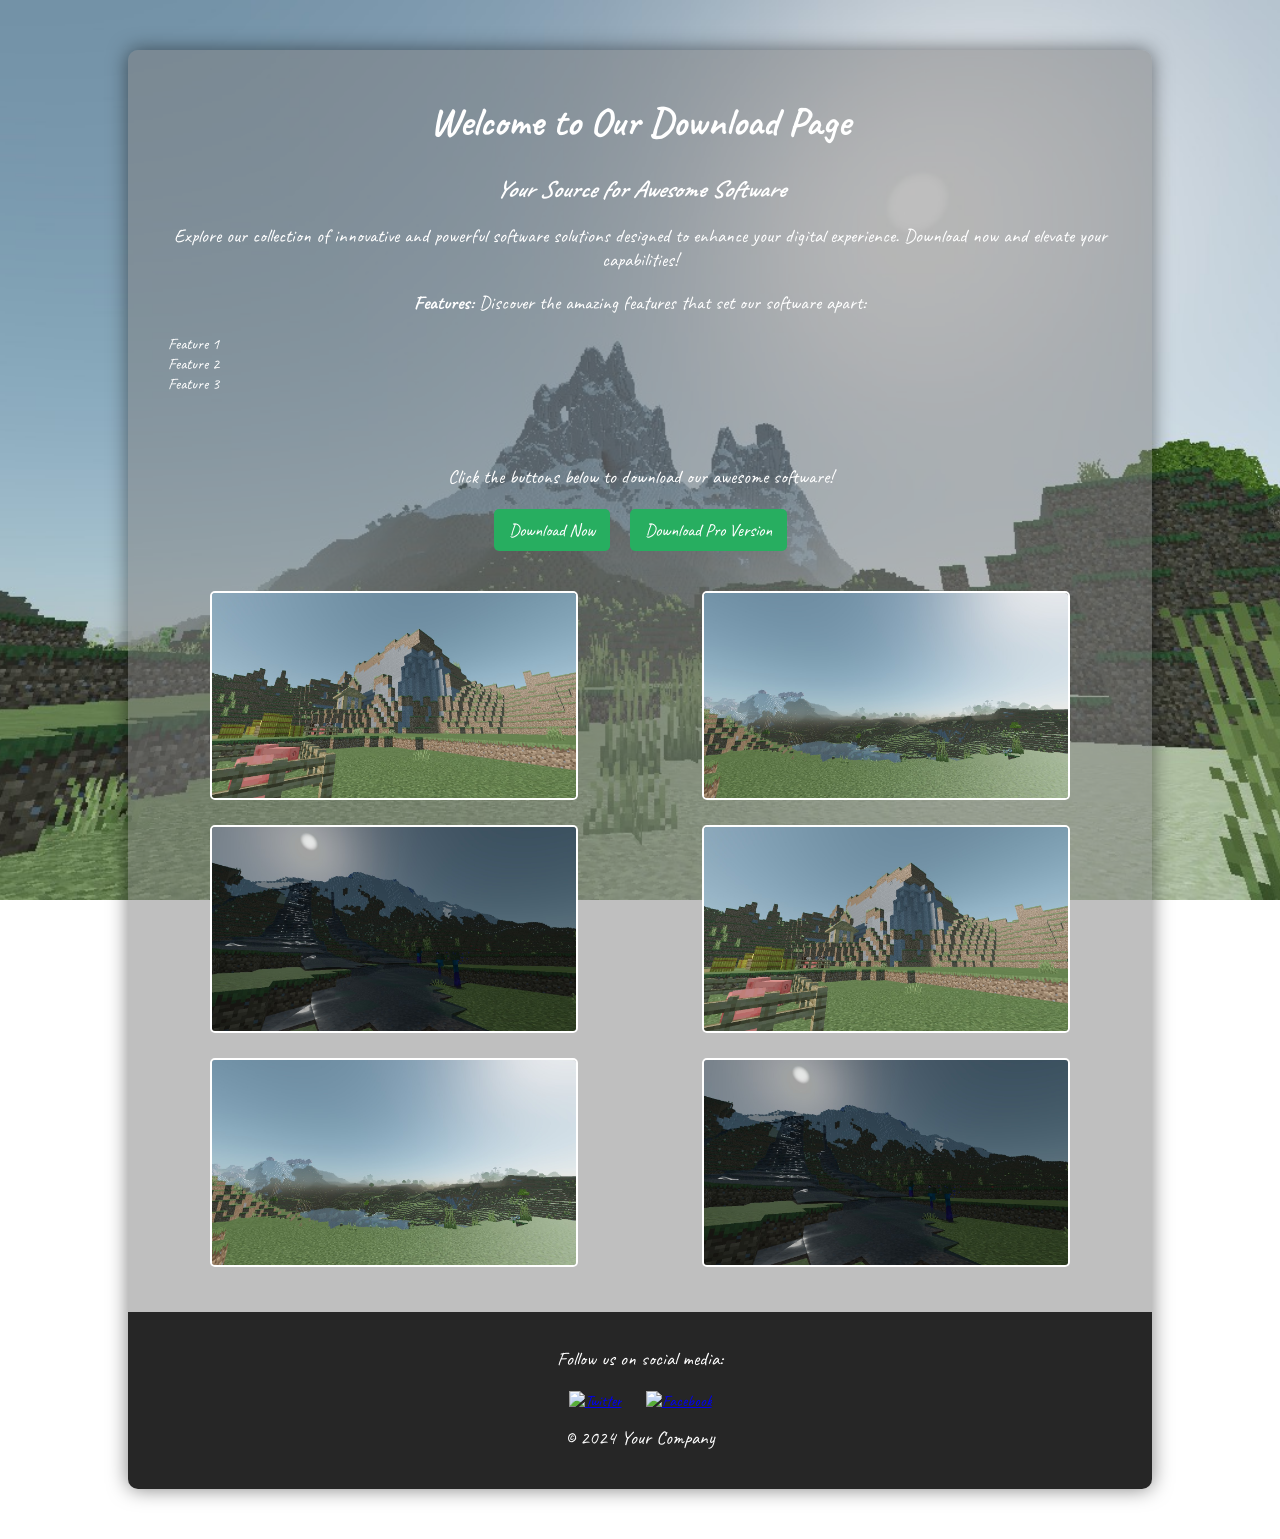
==== index.html @ a5fbe3a3 "Add files via upload" ====
<!DOCTYPE html>
<html lang="en">
<head>
    <meta charset="UTF-8">
    <meta name="viewport" content="width=device-width, initial-scale=1.0">
    <title>Download Page</title>
    <link rel="stylesheet" href="styles.css">
    <link rel="stylesheet" href="https://fonts.googleapis.com/css2?family=Caveat:wght@400;700&display=swap">
</head>
<body>
    <div class="container">
        <header>
            <h1>Welcome to Our Download Page</h1>
            <h2>Your Source for Awesome Software</h2>
            <p>Explore our collection of innovative and powerful software solutions designed to enhance your digital experience. Download now and elevate your capabilities!</p>
            <p><strong>Features:</strong> Discover the amazing features that set our software apart:</p>
            <ul class="features-list">
                <li>Feature 1</li>
                <li>Feature 2</li>
                <li>Feature 3</li>
                <!-- Add more features as needed -->
            </ul>
        </header>
        <main>
            <p>Click the buttons below to download our awesome software!</p>
            <div class="download-buttons">
                <a href="#" class="download-button">Download Now</a>
                <a href="#" class="download-button">Download Pro Version</a>
            </div>
        </main>
        <section class="screenshots-container">
            <div class="screenshot">
                <img src="screenshot1.jpg" alt="Screenshot 1">
            </div>
            <div class="screenshot">
                <img src="screenshot2.jpg" alt="Screenshot 2">
            </div>
            <div class="screenshot">
                <img src="screenshot3.jpg" alt="Screenshot 3">
            </div>
            <div class="screenshot">
                <img src="screenshot1.jpg" alt="Screenshot 4">
            </div>
            <div class="screenshot">
                <img src="screenshot2.jpg" alt="Screenshot 5">
            </div>
            <div class="screenshot">
                <img src="screenshot3.jpg" alt="Screenshot 6">
            </div>
        </section>
        <footer>
            <p>Follow us on social media:</p>
            <div class="social-icons">
                <a href="#" class="social-icon"><img src="twitter-icon.png" alt="Twitter"></a>
                <a href="#" class="social-icon"><img src="facebook-icon.png" alt="Facebook"></a>
            </div>
            <p>&copy; 2024 Your Company</p>
        </footer>
    </div>
</body>
</html>
---- styles.css ----
body {
    font-family: 'Caveat', cursive;
    margin: 0;
    padding: 0;
    background: url('name\ \(4\).jpeg') no-repeat center center fixed;
    background-size: cover;
    color: #fff;
}

.container {
    max-width: 80%;
    margin: 50px auto;
    background-color: rgba(128, 128, 128, 0.5);
    border-radius: 10px;
    overflow: hidden;
    box-shadow: 0 0 20px rgba(0, 0, 0, 0.5);
    transition: all 0.5s ease-in-out;
}

.container.small {
    transform: scale(0.8);
}

header, main, section, footer {
    padding: 20px;
    text-align: center; /* Center all text */
}

header {
    text-align: middle;
}

h1 {
    font-size: 2.5em;
}

h2 {
    font-size: 1.5em;
    font-style: italic;
    margin-top: 10px;
}

p {
    font-size: 1.2em;
    margin-top: 15px;
}

.features-list {
    list-style-type: none;
    padding: 0;
    text-align: left; /* Align features to the left */
}

.features-list li {
    margin-left: 20px;
}

main {
    text-align: center;
}

.download-buttons {
    display: flex;
    justify-content: center;
    margin-top: 20px;
}

.download-button {
    display: inline-block;
    padding: 10px 15px;
    font-size: 18px;
    text-decoration: none;
    color: #fff;
    background-color: #27ae60;
    border-radius: 5px;
    margin: 0 10px;
    transition: background-color 0.3s ease-in-out, box-shadow 0.3s ease-in-out;
}

.download-button:hover {
    background-color: #218c53;
    box-shadow: 0 0 10px #27ae60;
}

.screenshots-container {
    text-align: center;
    display: flex;
    justify-content: space-around;
    flex-wrap: wrap;
}

.screenshot {
    width: calc(40% - 20px);
    margin-bottom: 20px;
}

.screenshot img {
    width: 97.5%;
    border: 2px solid #fff;
    border-radius: 5px;
    transition: transform 0.3s ease-in-out;
}

.screenshot img:hover {
    transform: scale(1.2);
}

footer {
    text-align: center;
    background-color: rgba(0, 0, 0, 0.8);
}

.social-icons {
    margin-top: 20px;
}

.social-icon {
    margin: 0 10px;
}

.social-icon img {
    width: 40px;
    height: 40px;
}

@media screen and (max-width: 600px) {
    .container {
        max-width: 100%;
        margin: 20px auto;
    }

    .screenshot {
        width: 100%;
    }
}
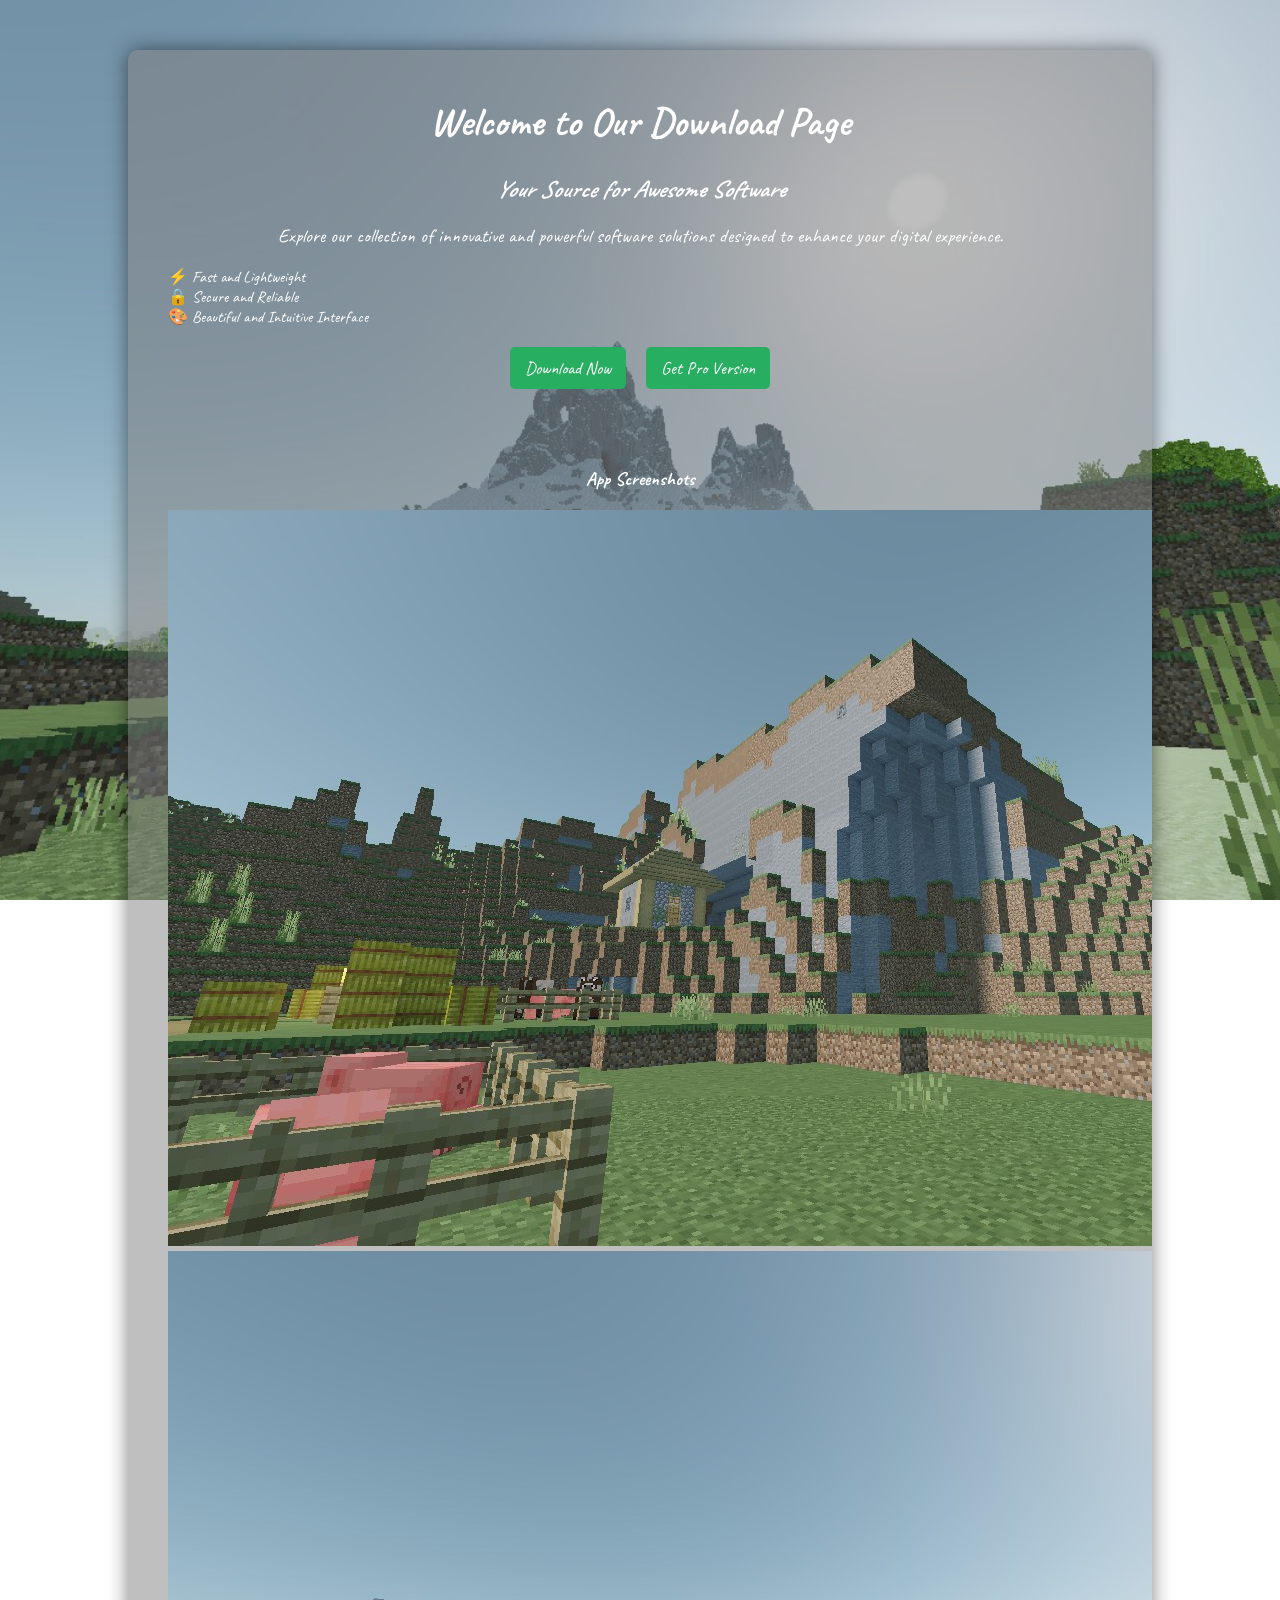
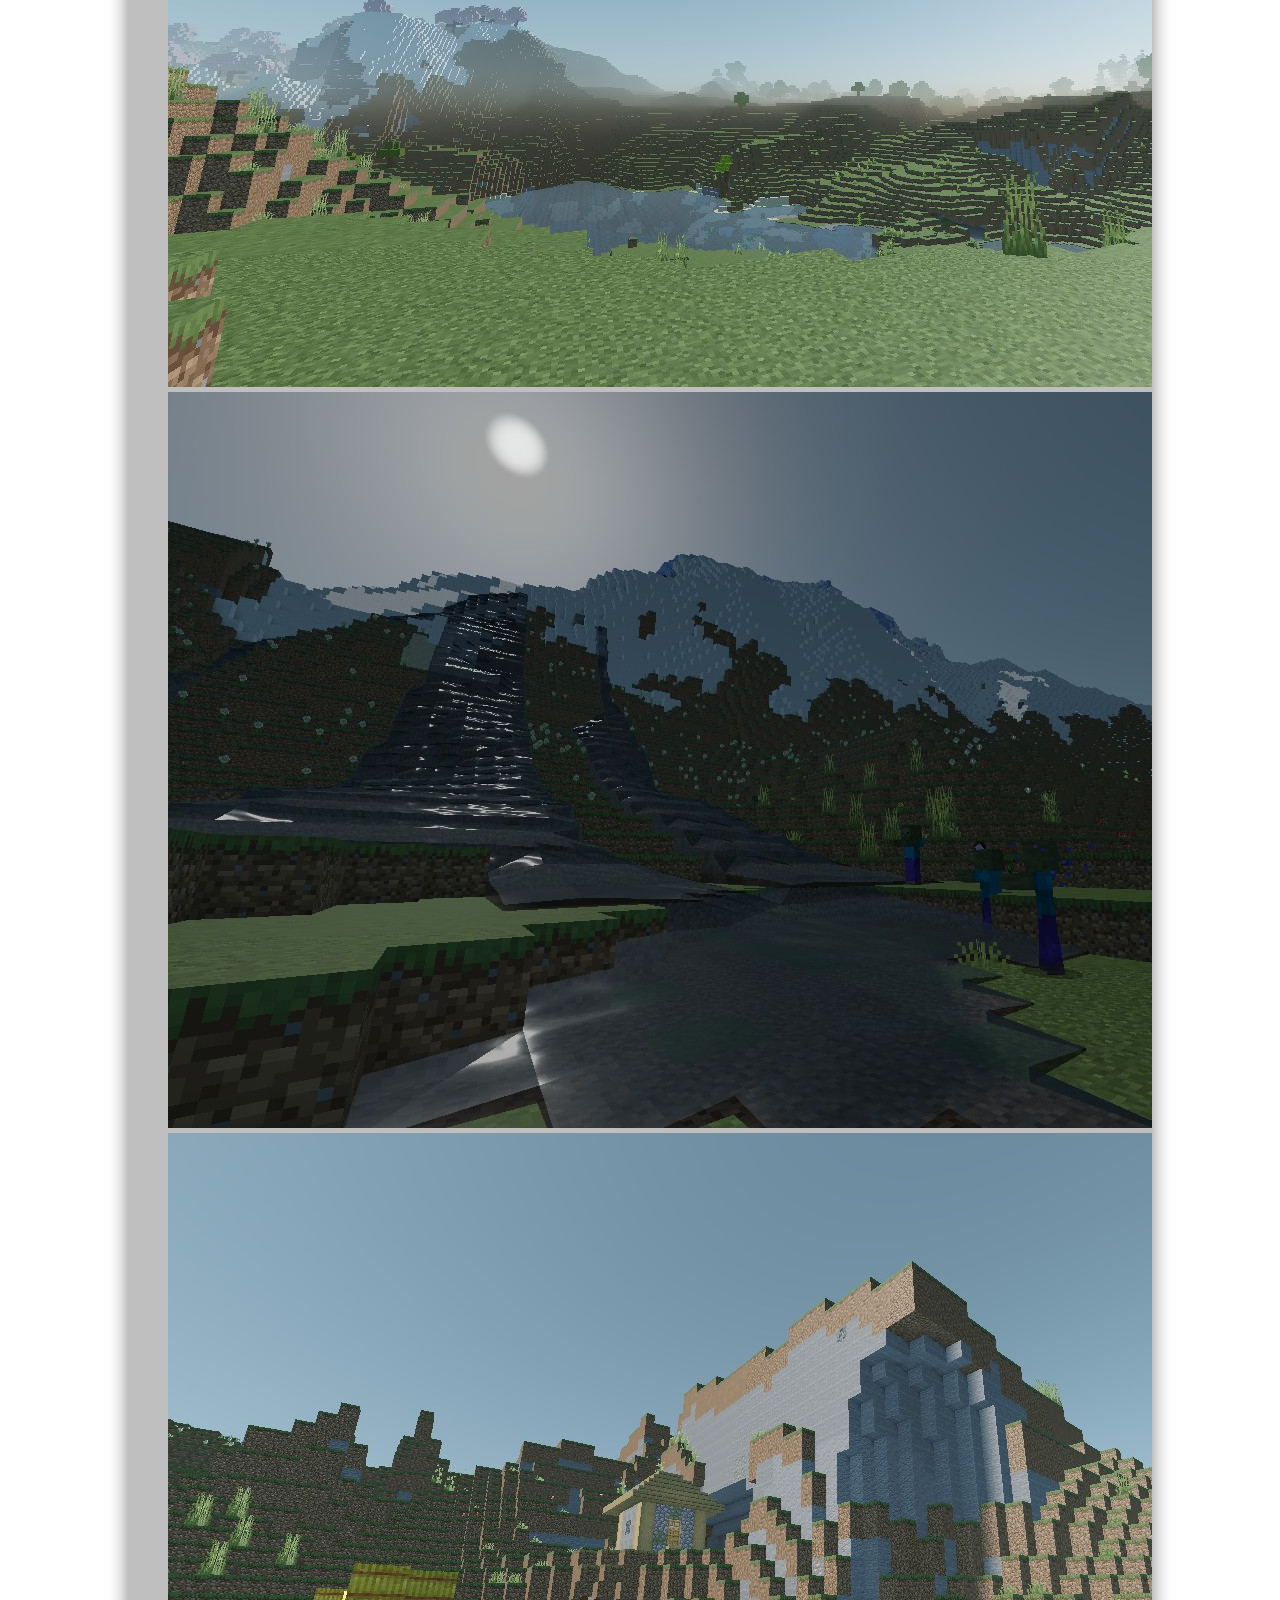
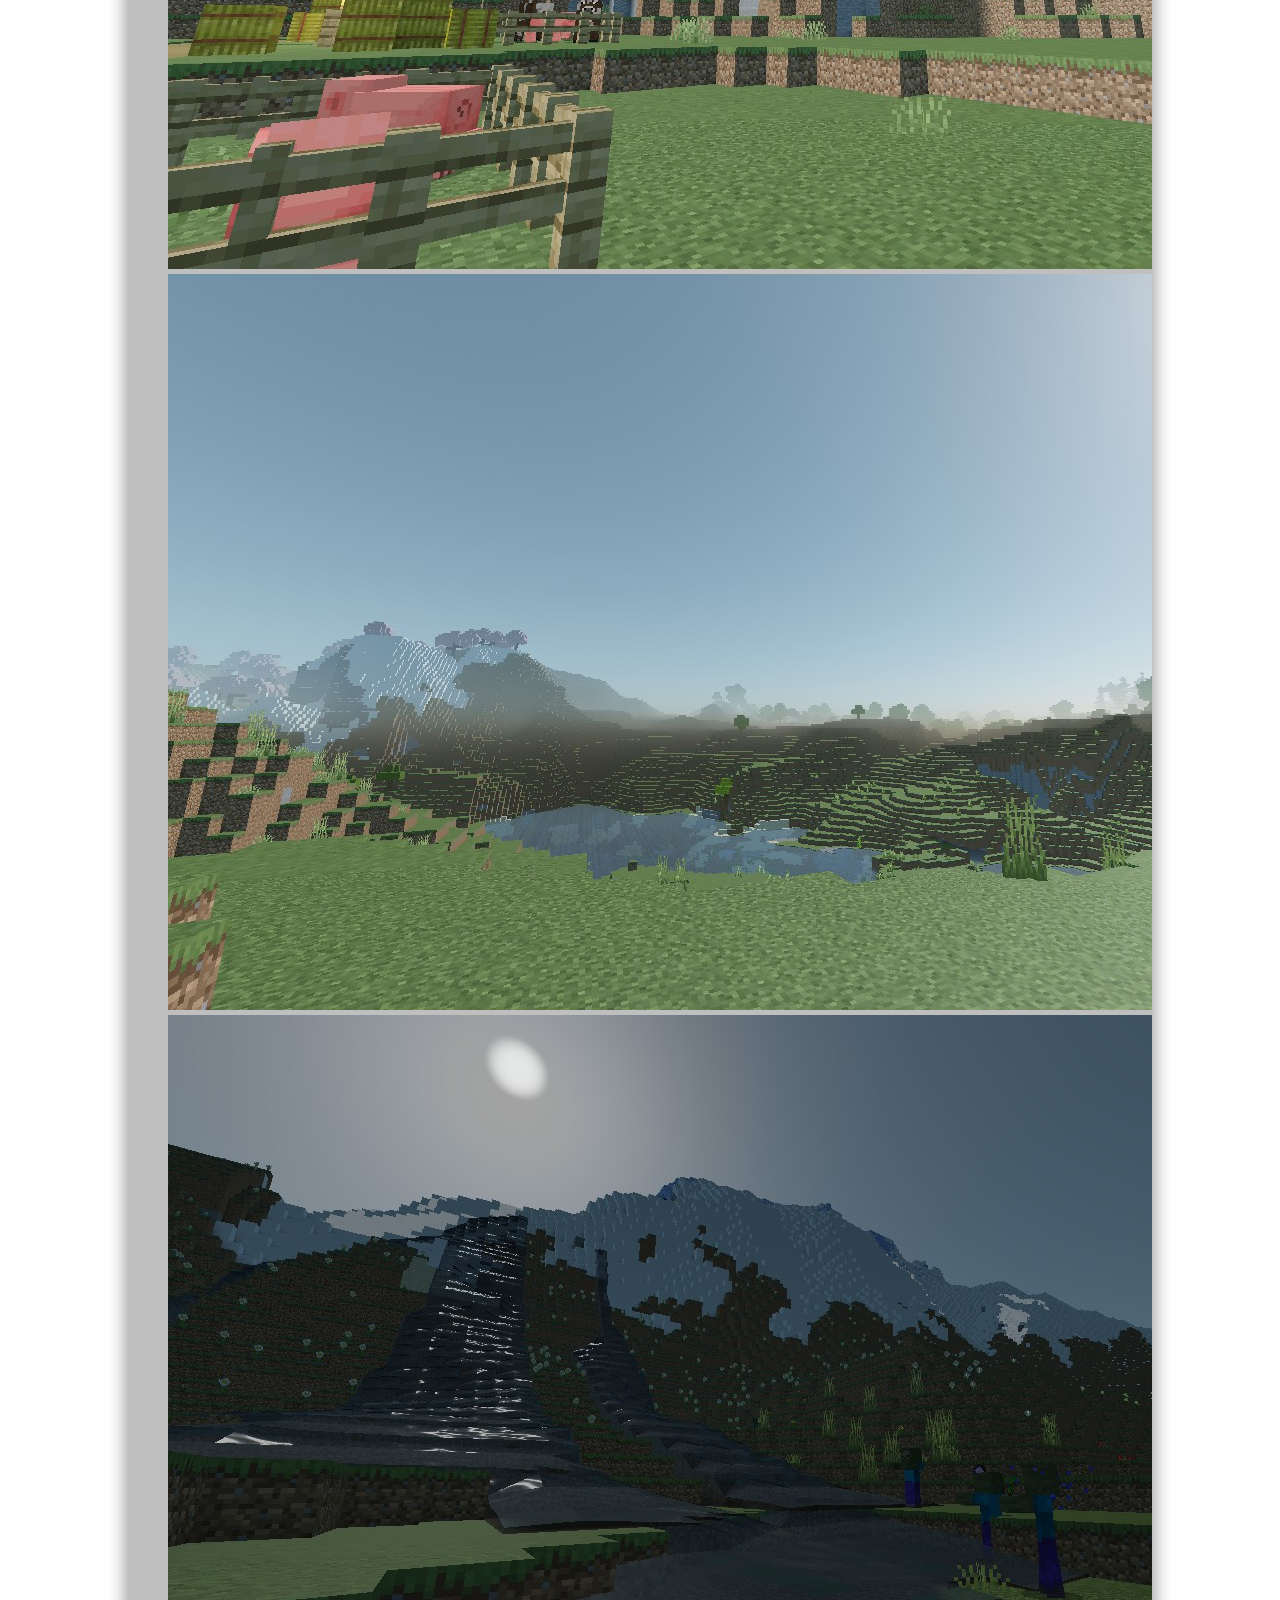
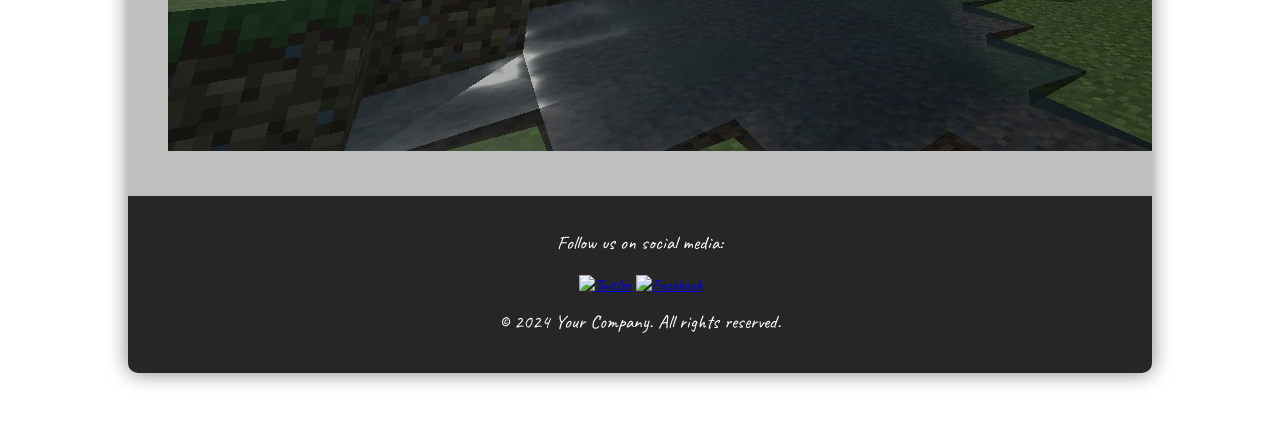
==== commit 8f5c8692: "Update index.html yeah..." ====
--- a/index.html
+++ b/index.html
@@ -3,58 +3,51 @@
 <head>
     <meta charset="UTF-8">
     <meta name="viewport" content="width=device-width, initial-scale=1.0">
-    <title>Download Page</title>
+    <title>Download Page | Your Software Hub</title>
+    <meta name="description" content="Download powerful and innovative software to enhance your digital experience. Get started today!">
     <link rel="stylesheet" href="styles.css">
-    <link rel="stylesheet" href="https://fonts.googleapis.com/css2?family=Caveat:wght@400;700&display=swap">
+    <link rel="preconnect" href="https://fonts.googleapis.com">
+    <link rel="preconnect" href="https://fonts.gstatic.com" crossorigin>
+    <link href="https://fonts.googleapis.com/css2?family=Caveat:wght@400;700&family=Poppins:wght@400;600;700&display=swap" rel="stylesheet">
 </head>
 <body>
     <div class="container">
-        <header>
+        <header class="hero">
             <h1>Welcome to Our Download Page</h1>
             <h2>Your Source for Awesome Software</h2>
-            <p>Explore our collection of innovative and powerful software solutions designed to enhance your digital experience. Download now and elevate your capabilities!</p>
-            <p><strong>Features:</strong> Discover the amazing features that set our software apart:</p>
+            <p>Explore our collection of innovative and powerful software solutions designed to enhance your digital experience.</p>
             <ul class="features-list">
-                <li>Feature 1</li>
-                <li>Feature 2</li>
-                <li>Feature 3</li>
-                <!-- Add more features as needed -->
+                <li>⚡ Fast and Lightweight</li>
+                <li>🔒 Secure and Reliable</li>
+                <li>🎨 Beautiful and Intuitive Interface</li>
             </ul>
+            <div class="download-buttons">
+                <a href="#" class="download-button primary">Download Now</a>
+                <a href="#" class="download-button secondary">Get Pro Version</a>
+            </div>
         </header>
+
         <main>
-            <p>Click the buttons below to download our awesome software!</p>
-            <div class="download-buttons">
-                <a href="#" class="download-button">Download Now</a>
-                <a href="#" class="download-button">Download Pro Version</a>
-            </div>
+            <section class="screenshots-container">
+                <h3>App Screenshots</h3>
+                <div class="screenshots-grid">
+                    <img src="screenshot1.jpg" alt="App Screenshot 1">
+                    <img src="screenshot2.jpg" alt="App Screenshot 2">
+                    <img src="screenshot3.jpg" alt="App Screenshot 3">
+                    <img src="screenshot1.jpg" alt="App Screenshot 4">
+                    <img src="screenshot2.jpg" alt="App Screenshot 5">
+                    <img src="screenshot3.jpg" alt="App Screenshot 6">
+                </div>
+            </section>
         </main>
-        <section class="screenshots-container">
-            <div class="screenshot">
-                <img src="screenshot1.jpg" alt="Screenshot 1">
-            </div>
-            <div class="screenshot">
-                <img src="screenshot2.jpg" alt="Screenshot 2">
-            </div>
-            <div class="screenshot">
-                <img src="screenshot3.jpg" alt="Screenshot 3">
-            </div>
-            <div class="screenshot">
-                <img src="screenshot1.jpg" alt="Screenshot 4">
-            </div>
-            <div class="screenshot">
-                <img src="screenshot2.jpg" alt="Screenshot 5">
-            </div>
-            <div class="screenshot">
-                <img src="screenshot3.jpg" alt="Screenshot 6">
-            </div>
-        </section>
+
         <footer>
             <p>Follow us on social media:</p>
             <div class="social-icons">
-                <a href="#" class="social-icon"><img src="twitter-icon.png" alt="Twitter"></a>
-                <a href="#" class="social-icon"><img src="facebook-icon.png" alt="Facebook"></a>
+                <a href="#" aria-label="Twitter"><img src="twitter-icon.png" alt="Twitter"></a>
+                <a href="#" aria-label="Facebook"><img src="facebook-icon.png" alt="Facebook"></a>
             </div>
-            <p>&copy; 2024 Your Company</p>
+            <p>&copy; 2024 Your Company. All rights reserved.</p>
         </footer>
     </div>
 </body>
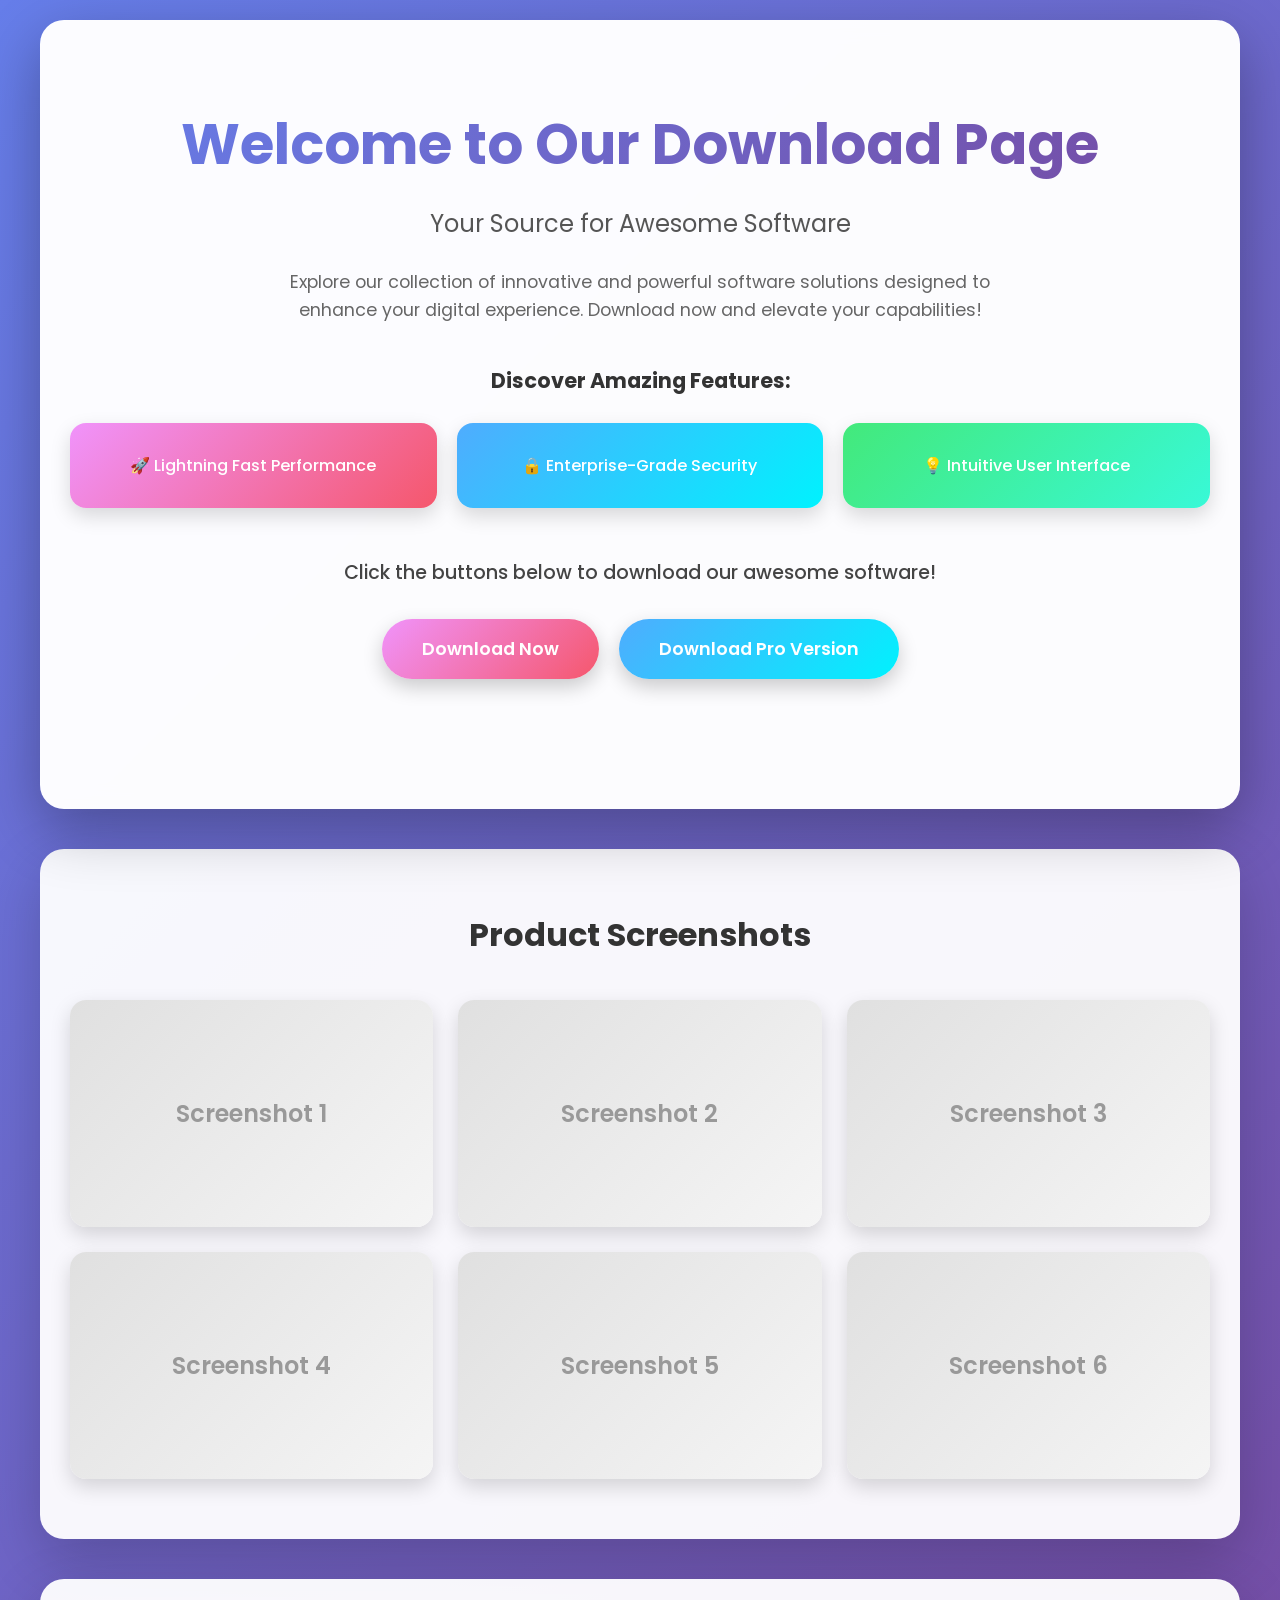
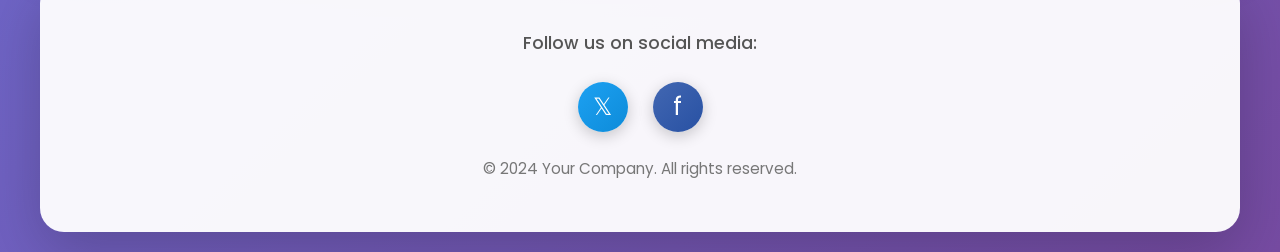
==== commit d612e777: "Update index.html a lot of change" ====
--- a/index.html
+++ b/index.html
@@ -3,51 +3,399 @@
 <head>
     <meta charset="UTF-8">
     <meta name="viewport" content="width=device-width, initial-scale=1.0">
-    <title>Download Page | Your Software Hub</title>
-    <meta name="description" content="Download powerful and innovative software to enhance your digital experience. Get started today!">
-    <link rel="stylesheet" href="styles.css">
-    <link rel="preconnect" href="https://fonts.googleapis.com">
-    <link rel="preconnect" href="https://fonts.gstatic.com" crossorigin>
-    <link href="https://fonts.googleapis.com/css2?family=Caveat:wght@400;700&family=Poppins:wght@400;600;700&display=swap" rel="stylesheet">
+    <title>Download Page - Premium Software</title>
+    <link href="https://fonts.googleapis.com/css2?family=Poppins:wght@300;400;600;700&display=swap" rel="stylesheet">
+    <style>
+        * {
+            margin: 0;
+            padding: 0;
+            box-sizing: border-box;
+        }
+
+        body {
+            font-family: 'Poppins', sans-serif;
+            background: linear-gradient(135deg, #667eea 0%, #764ba2 100%);
+            color: #333;
+            line-height: 1.6;
+            min-height: 100vh;
+            padding: 20px;
+        }
+
+        .container {
+            max-width: 1200px;
+            margin: 0 auto;
+        }
+
+        /* Hero Section */
+        .hero {
+            text-align: center;
+            padding: 80px 30px;
+            background: rgba(255, 255, 255, 0.98);
+            border-radius: 24px;
+            box-shadow: 0 20px 60px rgba(0, 0, 0, 0.3);
+            margin-bottom: 40px;
+            backdrop-filter: blur(10px);
+        }
+
+        .hero h1 {
+            font-size: 3.5rem;
+            font-weight: 700;
+            background: linear-gradient(135deg, #667eea 0%, #764ba2 100%);
+            -webkit-background-clip: text;
+            -webkit-text-fill-color: transparent;
+            background-clip: text;
+            margin-bottom: 15px;
+            animation: fadeInDown 0.8s ease-out;
+        }
+
+        .hero h2 {
+            font-size: 1.5rem;
+            font-weight: 400;
+            color: #555;
+            margin-bottom: 25px;
+            animation: fadeInDown 0.8s ease-out 0.2s both;
+        }
+
+        .hero-description {
+            max-width: 700px;
+            margin: 0 auto 30px;
+            color: #666;
+            font-size: 1.1rem;
+            animation: fadeInUp 0.8s ease-out 0.4s both;
+        }
+
+        /* Features Section */
+        .features-section {
+            margin: 40px 0;
+            animation: fadeInUp 0.8s ease-out 0.6s both;
+        }
+
+        .features-title {
+            text-align: center;
+            font-size: 1.3rem;
+            font-weight: 600;
+            color: #333;
+            margin-bottom: 25px;
+        }
+
+        .features-grid {
+            display: grid;
+            grid-template-columns: repeat(auto-fit, minmax(250px, 1fr));
+            gap: 20px;
+            margin-bottom: 40px;
+        }
+
+        .feature-card {
+            background: linear-gradient(135deg, #f093fb 0%, #f5576c 100%);
+            padding: 30px;
+            border-radius: 16px;
+            text-align: center;
+            color: white;
+            font-weight: 500;
+            box-shadow: 0 8px 20px rgba(0, 0, 0, 0.15);
+            transition: transform 0.3s ease, box-shadow 0.3s ease;
+        }
+
+        .feature-card:hover {
+            transform: translateY(-8px);
+            box-shadow: 0 12px 30px rgba(0, 0, 0, 0.25);
+        }
+
+        .feature-card:nth-child(2) {
+            background: linear-gradient(135deg, #4facfe 0%, #00f2fe 100%);
+        }
+
+        .feature-card:nth-child(3) {
+            background: linear-gradient(135deg, #43e97b 0%, #38f9d7 100%);
+        }
+
+        /* Download Section */
+        .download-section {
+            text-align: center;
+            margin: 50px 0;
+        }
+
+        .download-text {
+            font-size: 1.2rem;
+            color: #444;
+            margin-bottom: 30px;
+            font-weight: 500;
+        }
+
+        .download-buttons {
+            display: flex;
+            justify-content: center;
+            gap: 20px;
+            flex-wrap: wrap;
+        }
+
+        .download-button {
+            text-decoration: none;
+            color: white;
+            padding: 16px 40px;
+            border-radius: 50px;
+            font-weight: 600;
+            font-size: 1.1rem;
+            transition: all 0.3s ease;
+            box-shadow: 0 8px 20px rgba(0, 0, 0, 0.2);
+            position: relative;
+            overflow: hidden;
+        }
+
+        .download-button::before {
+            content: '';
+            position: absolute;
+            top: 0;
+            left: -100%;
+            width: 100%;
+            height: 100%;
+            background: rgba(255, 255, 255, 0.2);
+            transition: left 0.5s ease;
+        }
+
+        .download-button:hover::before {
+            left: 100%;
+        }
+
+        .download-button.primary {
+            background: linear-gradient(135deg, #f093fb 0%, #f5576c 100%);
+        }
+
+        .download-button.secondary {
+            background: linear-gradient(135deg, #4facfe 0%, #00f2fe 100%);
+        }
+
+        .download-button:hover {
+            transform: translateY(-3px);
+            box-shadow: 0 12px 30px rgba(0, 0, 0, 0.3);
+        }
+
+        /* Screenshots Section */
+        .screenshots-section {
+            background: rgba(255, 255, 255, 0.95);
+            padding: 60px 30px;
+            border-radius: 24px;
+            margin: 40px 0;
+            box-shadow: 0 20px 60px rgba(0, 0, 0, 0.2);
+        }
+
+        .screenshots-title {
+            text-align: center;
+            font-size: 2rem;
+            font-weight: 700;
+            color: #333;
+            margin-bottom: 40px;
+        }
+
+        .screenshots-grid {
+            display: grid;
+            grid-template-columns: repeat(auto-fit, minmax(300px, 1fr));
+            gap: 25px;
+        }
+
+        .screenshot-card {
+            border-radius: 16px;
+            overflow: hidden;
+            box-shadow: 0 8px 20px rgba(0, 0, 0, 0.15);
+            transition: transform 0.3s ease, box-shadow 0.3s ease;
+            background: linear-gradient(135deg, #e0e0e0 0%, #f5f5f5 100%);
+            aspect-ratio: 16/10;
+            display: flex;
+            align-items: center;
+            justify-content: center;
+            position: relative;
+        }
+
+        .screenshot-card::after {
+            content: 'Screenshot ' attr(data-number);
+            position: absolute;
+            font-size: 1.5rem;
+            color: #999;
+            font-weight: 600;
+        }
+
+        .screenshot-card:hover {
+            transform: scale(1.05);
+            box-shadow: 0 12px 30px rgba(0, 0, 0, 0.25);
+        }
+
+        /* Footer */
+        footer {
+            text-align: center;
+            padding: 50px 30px;
+            background: rgba(255, 255, 255, 0.95);
+            border-radius: 24px;
+            margin-top: 40px;
+            box-shadow: 0 20px 60px rgba(0, 0, 0, 0.2);
+        }
+
+        .footer-text {
+            font-size: 1.1rem;
+            color: #555;
+            margin-bottom: 20px;
+            font-weight: 500;
+        }
+
+        .social-icons {
+            display: flex;
+            justify-content: center;
+            gap: 25px;
+            margin: 25px 0;
+        }
+
+        .social-icon {
+            width: 50px;
+            height: 50px;
+            border-radius: 50%;
+            display: flex;
+            align-items: center;
+            justify-content: center;
+            font-size: 1.5rem;
+            color: white;
+            text-decoration: none;
+            transition: transform 0.3s ease, box-shadow 0.3s ease;
+            box-shadow: 0 4px 15px rgba(0, 0, 0, 0.2);
+        }
+
+        .social-icon.twitter {
+            background: linear-gradient(135deg, #1da1f2 0%, #0d8bd9 100%);
+        }
+
+        .social-icon.facebook {
+            background: linear-gradient(135deg, #4267B2 0%, #2851A3 100%);
+        }
+
+        .social-icon:hover {
+            transform: translateY(-5px) scale(1.1);
+            box-shadow: 0 8px 25px rgba(0, 0, 0, 0.3);
+        }
+
+        .copyright {
+            color: #777;
+            font-size: 0.95rem;
+            margin-top: 20px;
+        }
+
+        /* Animations */
+        @keyframes fadeInDown {
+            from {
+                opacity: 0;
+                transform: translateY(-30px);
+            }
+            to {
+                opacity: 1;
+                transform: translateY(0);
+            }
+        }
+
+        @keyframes fadeInUp {
+            from {
+                opacity: 0;
+                transform: translateY(30px);
+            }
+            to {
+                opacity: 1;
+                transform: translateY(0);
+            }
+        }
+
+        /* Responsive Design */
+        @media (max-width: 768px) {
+            .hero h1 {
+                font-size: 2.5rem;
+            }
+
+            .hero h2 {
+                font-size: 1.2rem;
+            }
+
+            .features-grid {
+                grid-template-columns: 1fr;
+            }
+
+            .download-buttons {
+                flex-direction: column;
+                align-items: center;
+            }
+
+            .download-button {
+                width: 100%;
+                max-width: 300px;
+            }
+
+            .screenshots-grid {
+                grid-template-columns: 1fr;
+            }
+        }
+
+        @media (max-width: 480px) {
+            .hero {
+                padding: 50px 20px;
+            }
+
+            .hero h1 {
+                font-size: 2rem;
+            }
+
+            .screenshots-section,
+            footer {
+                padding: 40px 20px;
+            }
+        }
+    </style>
 </head>
 <body>
     <div class="container">
-        <header class="hero">
+        <div class="hero">
             <h1>Welcome to Our Download Page</h1>
             <h2>Your Source for Awesome Software</h2>
-            <p>Explore our collection of innovative and powerful software solutions designed to enhance your digital experience.</p>
-            <ul class="features-list">
-                <li>⚡ Fast and Lightweight</li>
-                <li>🔒 Secure and Reliable</li>
-                <li>🎨 Beautiful and Intuitive Interface</li>
-            </ul>
-            <div class="download-buttons">
-                <a href="#" class="download-button primary">Download Now</a>
-                <a href="#" class="download-button secondary">Get Pro Version</a>
+            <p class="hero-description">
+                Explore our collection of innovative and powerful software solutions designed to enhance your digital experience. Download now and elevate your capabilities!
+            </p>
+
+            <div class="features-section">
+                <p class="features-title"><strong>Discover Amazing Features:</strong></p>
+                <div class="features-grid">
+                    <div class="feature-card">
+                        <div>🚀 Lightning Fast Performance</div>
+                    </div>
+                    <div class="feature-card">
+                        <div>🔒 Enterprise-Grade Security</div>
+                    </div>
+                    <div class="feature-card">
+                        <div>💡 Intuitive User Interface</div>
+                    </div>
+                </div>
             </div>
-        </header>
-
-        <main>
-            <section class="screenshots-container">
-                <h3>App Screenshots</h3>
-                <div class="screenshots-grid">
-                    <img src="screenshot1.jpg" alt="App Screenshot 1">
-                    <img src="screenshot2.jpg" alt="App Screenshot 2">
-                    <img src="screenshot3.jpg" alt="App Screenshot 3">
-                    <img src="screenshot1.jpg" alt="App Screenshot 4">
-                    <img src="screenshot2.jpg" alt="App Screenshot 5">
-                    <img src="screenshot3.jpg" alt="App Screenshot 6">
+
+            <div class="download-section">
+                <p class="download-text">Click the buttons below to download our awesome software!</p>
+                <div class="download-buttons">
+                    <a href="#" class="download-button primary">Download Now</a>
+                    <a href="#" class="download-button secondary">Download Pro Version</a>
                 </div>
-            </section>
-        </main>
+            </div>
+        </div>
+
+        <section class="screenshots-section">
+            <h3 class="screenshots-title">Product Screenshots</h3>
+            <div class="screenshots-grid">
+                <div class="screenshot-card" data-number="1"></div>
+                <div class="screenshot-card" data-number="2"></div>
+                <div class="screenshot-card" data-number="3"></div>
+                <div class="screenshot-card" data-number="4"></div>
+                <div class="screenshot-card" data-number="5"></div>
+                <div class="screenshot-card" data-number="6"></div>
+            </div>
+        </section>
 
         <footer>
-            <p>Follow us on social media:</p>
+            <p class="footer-text">Follow us on social media:</p>
             <div class="social-icons">
-                <a href="#" aria-label="Twitter"><img src="twitter-icon.png" alt="Twitter"></a>
-                <a href="#" aria-label="Facebook"><img src="facebook-icon.png" alt="Facebook"></a>
+                <a href="#" class="social-icon twitter" aria-label="Twitter">𝕏</a>
+                <a href="#" class="social-icon facebook" aria-label="Facebook">f</a>
             </div>
-            <p>&copy; 2024 Your Company. All rights reserved.</p>
+            <p class="copyright">&copy; 2024 Your Company. All rights reserved.</p>
         </footer>
     </div>
 </body>
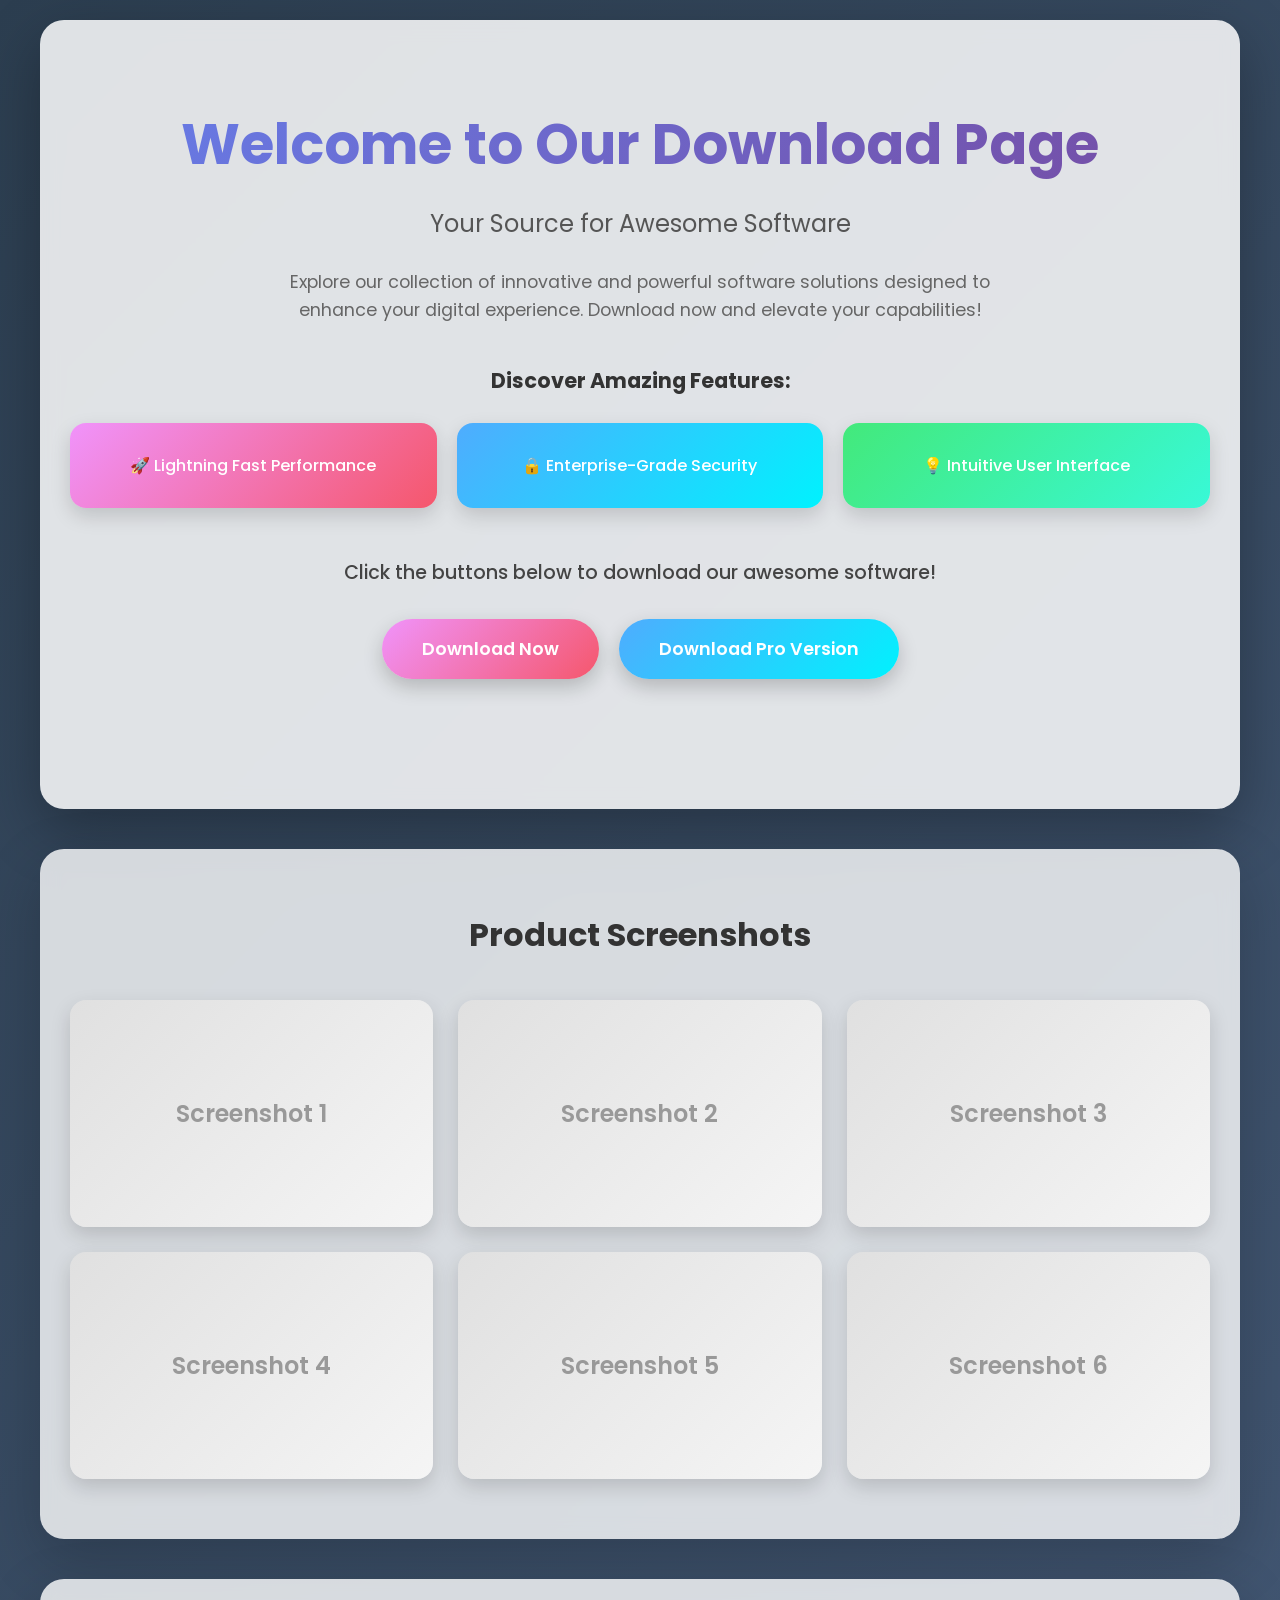
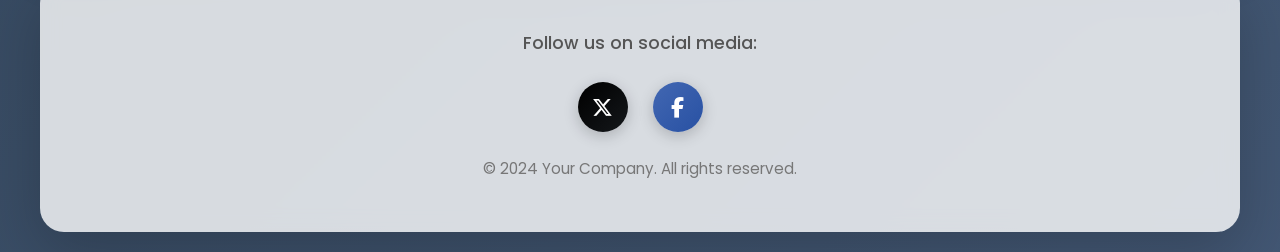
==== commit befab9ff: "Update index.html another big change" ====
--- a/index.html
+++ b/index.html
@@ -5,6 +5,7 @@
     <meta name="viewport" content="width=device-width, initial-scale=1.0">
     <title>Download Page - Premium Software</title>
     <link href="https://fonts.googleapis.com/css2?family=Poppins:wght@300;400;600;700&display=swap" rel="stylesheet">
+    <link rel="stylesheet" href="https://cdnjs.cloudflare.com/ajax/libs/font-awesome/6.4.0/css/all.min.css">
     <style>
         * {
             margin: 0;
@@ -14,13 +15,27 @@
 
         body {
             font-family: 'Poppins', sans-serif;
-            background: linear-gradient(135deg, #667eea 0%, #764ba2 100%);
+            background: linear-gradient(-45deg, #2c3e50, #34495e, #4a5f7f, #2c3e50);
+            background-size: 400% 400%;
+            animation: gradientShift 15s ease infinite;
             color: #333;
             line-height: 1.6;
             min-height: 100vh;
             padding: 20px;
         }
 
+        @keyframes gradientShift {
+            0% {
+                background-position: 0% 50%;
+            }
+            50% {
+                background-position: 100% 50%;
+            }
+            100% {
+                background-position: 0% 50%;
+            }
+        }
+
         .container {
             max-width: 1200px;
             margin: 0 auto;
@@ -30,7 +45,7 @@
         .hero {
             text-align: center;
             padding: 80px 30px;
-            background: rgba(255, 255, 255, 0.98);
+            background: rgba(255, 255, 255, 0.85);
             border-radius: 24px;
             box-shadow: 0 20px 60px rgba(0, 0, 0, 0.3);
             margin-bottom: 40px;
@@ -172,11 +187,12 @@
 
         /* Screenshots Section */
         .screenshots-section {
-            background: rgba(255, 255, 255, 0.95);
+            background: rgba(255, 255, 255, 0.8);
             padding: 60px 30px;
             border-radius: 24px;
             margin: 40px 0;
             box-shadow: 0 20px 60px rgba(0, 0, 0, 0.2);
+            backdrop-filter: blur(10px);
         }
 
         .screenshots-title {
@@ -223,10 +239,11 @@
         footer {
             text-align: center;
             padding: 50px 30px;
-            background: rgba(255, 255, 255, 0.95);
+            background: rgba(255, 255, 255, 0.8);
             border-radius: 24px;
             margin-top: 40px;
             box-shadow: 0 20px 60px rgba(0, 0, 0, 0.2);
+            backdrop-filter: blur(10px);
         }
 
         .footer-text {
@@ -250,7 +267,7 @@
             display: flex;
             align-items: center;
             justify-content: center;
-            font-size: 1.5rem;
+            font-size: 1.3rem;
             color: white;
             text-decoration: none;
             transition: transform 0.3s ease, box-shadow 0.3s ease;
@@ -258,7 +275,7 @@
         }
 
         .social-icon.twitter {
-            background: linear-gradient(135deg, #1da1f2 0%, #0d8bd9 100%);
+            background: linear-gradient(135deg, #000000 0%, #14171a 100%);
         }
 
         .social-icon.facebook {
@@ -392,8 +409,12 @@
         <footer>
             <p class="footer-text">Follow us on social media:</p>
             <div class="social-icons">
-                <a href="#" class="social-icon twitter" aria-label="Twitter">𝕏</a>
-                <a href="#" class="social-icon facebook" aria-label="Facebook">f</a>
+                <a href="#" class="social-icon twitter" aria-label="X (Twitter)">
+                    <i class="fa-brands fa-x-twitter"></i>
+                </a>
+                <a href="#" class="social-icon facebook" aria-label="Facebook">
+                    <i class="fa-brands fa-facebook-f"></i>
+                </a>
             </div>
             <p class="copyright">&copy; 2024 Your Company. All rights reserved.</p>
         </footer>
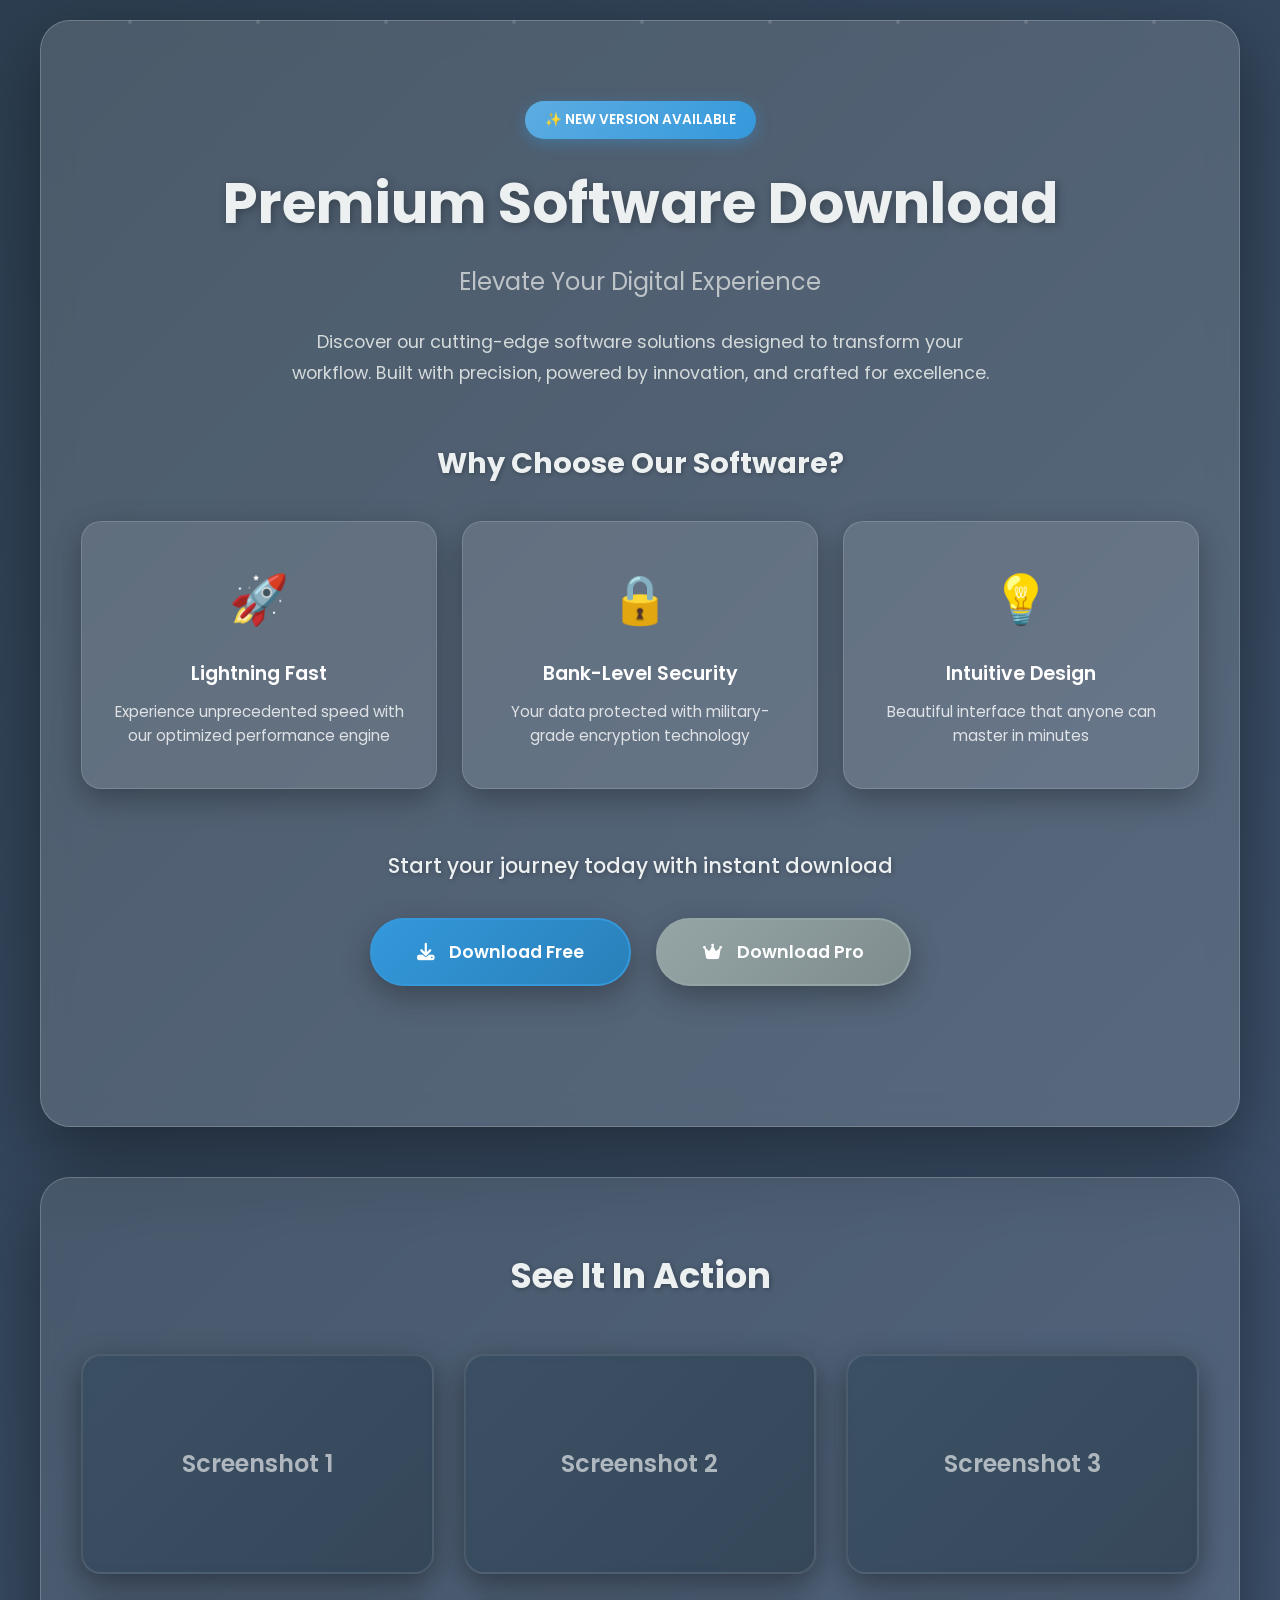
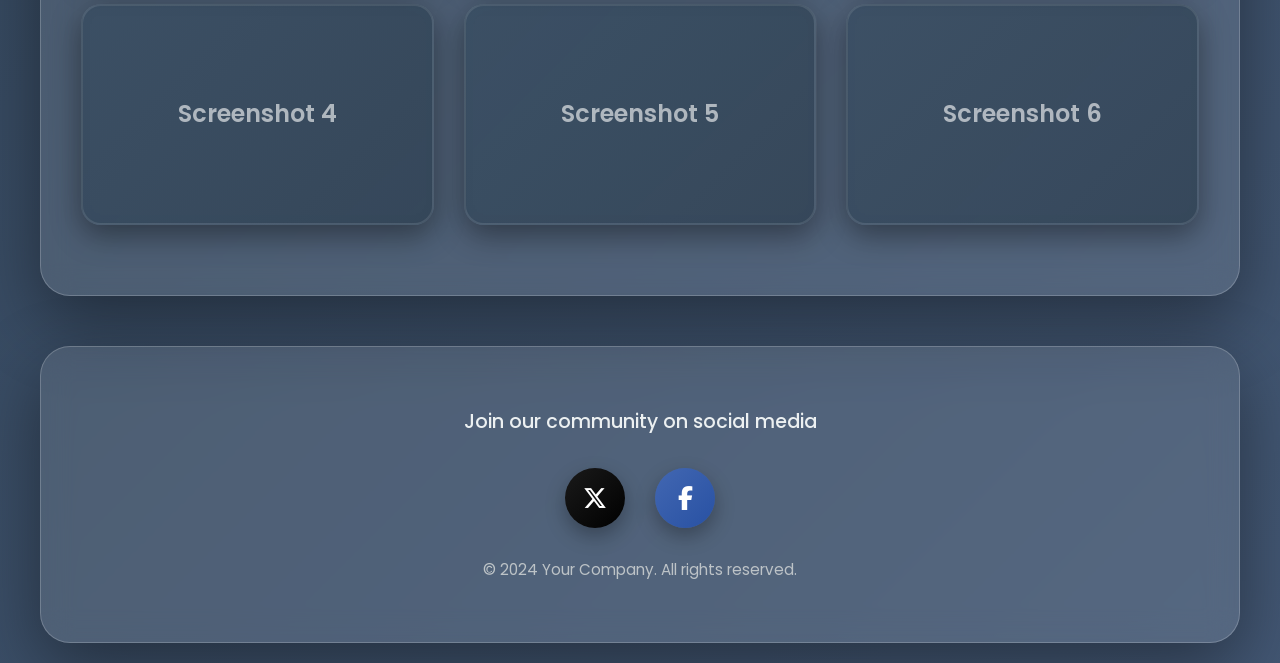
==== commit e7b59ee3: "Update index.html mawheueusehehe" ====
--- a/index.html
+++ b/index.html
@@ -22,302 +22,429 @@
             line-height: 1.6;
             min-height: 100vh;
             padding: 20px;
+            position: relative;
+            overflow-x: hidden;
         }
 
         @keyframes gradientShift {
-            0% {
-                background-position: 0% 50%;
-            }
-            50% {
-                background-position: 100% 50%;
-            }
-            100% {
-                background-position: 0% 50%;
-            }
+            0% { background-position: 0% 50%; }
+            50% { background-position: 100% 50%; }
+            100% { background-position: 0% 50%; }
         }
 
         .container {
             max-width: 1200px;
             margin: 0 auto;
+            position: relative;
+            z-index: 1;
+        }
+
+        /* Floating Particles Effect */
+        .particle {
+            position: absolute;
+            width: 4px;
+            height: 4px;
+            background: rgba(255, 255, 255, 0.3);
+            border-radius: 50%;
+            animation: float 20s infinite;
+        }
+
+        @keyframes float {
+            0%, 100% { transform: translateY(0) translateX(0); opacity: 0; }
+            10% { opacity: 1; }
+            90% { opacity: 1; }
+            100% { transform: translateY(-100vh) translateX(50px); opacity: 0; }
         }
 
         /* Hero Section */
         .hero {
             text-align: center;
-            padding: 80px 30px;
-            background: rgba(255, 255, 255, 0.85);
-            border-radius: 24px;
-            box-shadow: 0 20px 60px rgba(0, 0, 0, 0.3);
-            margin-bottom: 40px;
-            backdrop-filter: blur(10px);
+            padding: 80px 40px;
+            background: rgba(255, 255, 255, 0.15);
+            border-radius: 30px;
+            box-shadow: 0 25px 70px rgba(0, 0, 0, 0.4);
+            margin-bottom: 50px;
+            backdrop-filter: blur(15px);
+            border: 1px solid rgba(255, 255, 255, 0.2);
+            animation: fadeInScale 0.8s ease-out;
+        }
+
+        @keyframes fadeInScale {
+            from {
+                opacity: 0;
+                transform: scale(0.95);
+            }
+            to {
+                opacity: 1;
+                transform: scale(1);
+            }
+        }
+
+        .hero-badge {
+            display: inline-block;
+            padding: 8px 20px;
+            background: linear-gradient(135deg, #5dade2, #3498db);
+            color: white;
+            border-radius: 20px;
+            font-size: 0.85rem;
+            font-weight: 600;
+            margin-bottom: 20px;
+            box-shadow: 0 4px 15px rgba(52, 152, 219, 0.4);
         }
 
         .hero h1 {
             font-size: 3.5rem;
             font-weight: 700;
-            background: linear-gradient(135deg, #667eea 0%, #764ba2 100%);
-            -webkit-background-clip: text;
-            -webkit-text-fill-color: transparent;
-            background-clip: text;
+            color: #ecf0f1;
             margin-bottom: 15px;
-            animation: fadeInDown 0.8s ease-out;
+            text-shadow: 2px 2px 10px rgba(0, 0, 0, 0.3);
+            animation: slideInDown 0.8s ease-out 0.2s both;
+        }
+
+        @keyframes slideInDown {
+            from {
+                opacity: 0;
+                transform: translateY(-30px);
+            }
+            to {
+                opacity: 1;
+                transform: translateY(0);
+            }
         }
 
         .hero h2 {
             font-size: 1.5rem;
             font-weight: 400;
-            color: #555;
+            color: #bdc3c7;
             margin-bottom: 25px;
-            animation: fadeInDown 0.8s ease-out 0.2s both;
+            animation: slideInDown 0.8s ease-out 0.3s both;
         }
 
         .hero-description {
             max-width: 700px;
-            margin: 0 auto 30px;
-            color: #666;
+            margin: 0 auto 40px;
+            color: #d5dbdb;
             font-size: 1.1rem;
-            animation: fadeInUp 0.8s ease-out 0.4s both;
-        }
-
-        /* Features Section */
-        .features-section {
-            margin: 40px 0;
-            animation: fadeInUp 0.8s ease-out 0.6s both;
+            line-height: 1.8;
+            animation: slideInUp 0.8s ease-out 0.4s both;
+        }
+
+        @keyframes slideInUp {
+            from {
+                opacity: 0;
+                transform: translateY(30px);
+            }
+            to {
+                opacity: 1;
+                transform: translateY(0);
+            }
+        }
+
+        /* Features Grid */
+        .features-wrapper {
+            margin: 50px 0;
+            animation: slideInUp 0.8s ease-out 0.5s both;
         }
 
         .features-title {
             text-align: center;
-            font-size: 1.3rem;
-            font-weight: 600;
-            color: #333;
-            margin-bottom: 25px;
+            font-size: 1.8rem;
+            font-weight: 700;
+            color: #ecf0f1;
+            margin-bottom: 35px;
+            text-shadow: 1px 1px 5px rgba(0, 0, 0, 0.3);
         }
 
         .features-grid {
             display: grid;
-            grid-template-columns: repeat(auto-fit, minmax(250px, 1fr));
-            gap: 20px;
-            margin-bottom: 40px;
+            grid-template-columns: repeat(auto-fit, minmax(280px, 1fr));
+            gap: 25px;
+            margin-bottom: 50px;
         }
 
         .feature-card {
-            background: linear-gradient(135deg, #f093fb 0%, #f5576c 100%);
-            padding: 30px;
-            border-radius: 16px;
+            background: rgba(255, 255, 255, 0.1);
+            padding: 40px 30px;
+            border-radius: 20px;
             text-align: center;
             color: white;
-            font-weight: 500;
-            box-shadow: 0 8px 20px rgba(0, 0, 0, 0.15);
-            transition: transform 0.3s ease, box-shadow 0.3s ease;
+            backdrop-filter: blur(10px);
+            border: 1px solid rgba(255, 255, 255, 0.15);
+            box-shadow: 0 10px 30px rgba(0, 0, 0, 0.3);
+            transition: all 0.4s ease;
+            position: relative;
+            overflow: hidden;
+        }
+
+        .feature-card::before {
+            content: '';
+            position: absolute;
+            top: -50%;
+            left: -50%;
+            width: 200%;
+            height: 200%;
+            background: radial-gradient(circle, rgba(255, 255, 255, 0.1) 0%, transparent 70%);
+            transform: scale(0);
+            transition: transform 0.6s ease;
+        }
+
+        .feature-card:hover::before {
+            transform: scale(1);
         }
 
         .feature-card:hover {
-            transform: translateY(-8px);
-            box-shadow: 0 12px 30px rgba(0, 0, 0, 0.25);
-        }
-
-        .feature-card:nth-child(2) {
-            background: linear-gradient(135deg, #4facfe 0%, #00f2fe 100%);
-        }
-
-        .feature-card:nth-child(3) {
-            background: linear-gradient(135deg, #43e97b 0%, #38f9d7 100%);
+            transform: translateY(-10px);
+            box-shadow: 0 15px 40px rgba(0, 0, 0, 0.4);
+            border-color: rgba(255, 255, 255, 0.3);
+        }
+
+        .feature-icon {
+            font-size: 3rem;
+            margin-bottom: 20px;
+            display: block;
+        }
+
+        .feature-title {
+            font-size: 1.2rem;
+            font-weight: 600;
+            margin-bottom: 10px;
+        }
+
+        .feature-description {
+            font-size: 0.95rem;
+            color: rgba(255, 255, 255, 0.8);
+            line-height: 1.6;
         }
 
         /* Download Section */
         .download-section {
             text-align: center;
-            margin: 50px 0;
+            margin: 60px 0;
         }
 
         .download-text {
-            font-size: 1.2rem;
-            color: #444;
-            margin-bottom: 30px;
+            font-size: 1.3rem;
+            color: #ecf0f1;
+            margin-bottom: 35px;
             font-weight: 500;
+            text-shadow: 1px 1px 5px rgba(0, 0, 0, 0.3);
         }
 
         .download-buttons {
             display: flex;
             justify-content: center;
-            gap: 20px;
+            gap: 25px;
             flex-wrap: wrap;
         }
 
         .download-button {
             text-decoration: none;
             color: white;
-            padding: 16px 40px;
+            padding: 18px 45px;
             border-radius: 50px;
             font-weight: 600;
             font-size: 1.1rem;
-            transition: all 0.3s ease;
-            box-shadow: 0 8px 20px rgba(0, 0, 0, 0.2);
+            transition: all 0.4s ease;
+            box-shadow: 0 10px 30px rgba(0, 0, 0, 0.3);
             position: relative;
             overflow: hidden;
+            z-index: 1;
         }
 
         .download-button::before {
             content: '';
             position: absolute;
-            top: 0;
-            left: -100%;
-            width: 100%;
-            height: 100%;
+            top: 50%;
+            left: 50%;
+            width: 0;
+            height: 0;
+            border-radius: 50%;
             background: rgba(255, 255, 255, 0.2);
-            transition: left 0.5s ease;
+            transform: translate(-50%, -50%);
+            transition: width 0.6s ease, height 0.6s ease;
+            z-index: -1;
         }
 
         .download-button:hover::before {
-            left: 100%;
+            width: 300px;
+            height: 300px;
         }
 
         .download-button.primary {
-            background: linear-gradient(135deg, #f093fb 0%, #f5576c 100%);
+            background: linear-gradient(135deg, #3498db, #2980b9);
+            border: 2px solid #3498db;
         }
 
         .download-button.secondary {
-            background: linear-gradient(135deg, #4facfe 0%, #00f2fe 100%);
+            background: linear-gradient(135deg, #95a5a6, #7f8c8d);
+            border: 2px solid #95a5a6;
         }
 
         .download-button:hover {
-            transform: translateY(-3px);
-            box-shadow: 0 12px 30px rgba(0, 0, 0, 0.3);
+            transform: translateY(-5px);
+            box-shadow: 0 15px 40px rgba(0, 0, 0, 0.4);
+        }
+
+        .download-button i {
+            margin-right: 10px;
         }
 
         /* Screenshots Section */
         .screenshots-section {
-            background: rgba(255, 255, 255, 0.8);
-            padding: 60px 30px;
-            border-radius: 24px;
-            margin: 40px 0;
-            box-shadow: 0 20px 60px rgba(0, 0, 0, 0.2);
-            backdrop-filter: blur(10px);
+            background: rgba(255, 255, 255, 0.1);
+            padding: 70px 40px;
+            border-radius: 30px;
+            margin: 50px 0;
+            box-shadow: 0 25px 70px rgba(0, 0, 0, 0.4);
+            backdrop-filter: blur(15px);
+            border: 1px solid rgba(255, 255, 255, 0.2);
         }
 
         .screenshots-title {
             text-align: center;
-            font-size: 2rem;
+            font-size: 2.2rem;
             font-weight: 700;
-            color: #333;
-            margin-bottom: 40px;
+            color: #ecf0f1;
+            margin-bottom: 50px;
+            text-shadow: 1px 1px 5px rgba(0, 0, 0, 0.3);
         }
 
         .screenshots-grid {
             display: grid;
-            grid-template-columns: repeat(auto-fit, minmax(300px, 1fr));
-            gap: 25px;
+            grid-template-columns: repeat(auto-fit, minmax(320px, 1fr));
+            gap: 30px;
         }
 
         .screenshot-card {
-            border-radius: 16px;
+            border-radius: 20px;
             overflow: hidden;
-            box-shadow: 0 8px 20px rgba(0, 0, 0, 0.15);
-            transition: transform 0.3s ease, box-shadow 0.3s ease;
-            background: linear-gradient(135deg, #e0e0e0 0%, #f5f5f5 100%);
+            box-shadow: 0 10px 30px rgba(0, 0, 0, 0.4);
+            transition: all 0.4s ease;
+            background: linear-gradient(135deg, rgba(52, 73, 94, 0.8), rgba(44, 62, 80, 0.8));
             aspect-ratio: 16/10;
             display: flex;
             align-items: center;
             justify-content: center;
             position: relative;
+            border: 2px solid rgba(255, 255, 255, 0.1);
+            backdrop-filter: blur(10px);
+        }
+
+        .screenshot-card::before {
+            content: '';
+            position: absolute;
+            top: 0;
+            left: 0;
+            right: 0;
+            bottom: 0;
+            background: linear-gradient(135deg, transparent, rgba(255, 255, 255, 0.05));
+            opacity: 0;
+            transition: opacity 0.4s ease;
+        }
+
+        .screenshot-card:hover::before {
+            opacity: 1;
         }
 
         .screenshot-card::after {
             content: 'Screenshot ' attr(data-number);
             position: absolute;
             font-size: 1.5rem;
-            color: #999;
+            color: rgba(255, 255, 255, 0.6);
             font-weight: 600;
         }
 
         .screenshot-card:hover {
-            transform: scale(1.05);
-            box-shadow: 0 12px 30px rgba(0, 0, 0, 0.25);
+            transform: scale(1.05) translateY(-5px);
+            box-shadow: 0 15px 40px rgba(0, 0, 0, 0.5);
+            border-color: rgba(255, 255, 255, 0.3);
         }
 
         /* Footer */
         footer {
             text-align: center;
-            padding: 50px 30px;
-            background: rgba(255, 255, 255, 0.8);
-            border-radius: 24px;
-            margin-top: 40px;
-            box-shadow: 0 20px 60px rgba(0, 0, 0, 0.2);
-            backdrop-filter: blur(10px);
+            padding: 60px 40px;
+            background: rgba(255, 255, 255, 0.1);
+            border-radius: 30px;
+            margin-top: 50px;
+            box-shadow: 0 25px 70px rgba(0, 0, 0, 0.4);
+            backdrop-filter: blur(15px);
+            border: 1px solid rgba(255, 255, 255, 0.2);
         }
 
         .footer-text {
-            font-size: 1.1rem;
-            color: #555;
-            margin-bottom: 20px;
+            font-size: 1.2rem;
+            color: #ecf0f1;
+            margin-bottom: 25px;
             font-weight: 500;
         }
 
         .social-icons {
             display: flex;
             justify-content: center;
-            gap: 25px;
-            margin: 25px 0;
+            gap: 30px;
+            margin: 30px 0;
         }
 
         .social-icon {
-            width: 50px;
-            height: 50px;
+            width: 60px;
+            height: 60px;
             border-radius: 50%;
             display: flex;
             align-items: center;
             justify-content: center;
-            font-size: 1.3rem;
+            font-size: 1.5rem;
             color: white;
             text-decoration: none;
-            transition: transform 0.3s ease, box-shadow 0.3s ease;
-            box-shadow: 0 4px 15px rgba(0, 0, 0, 0.2);
+            transition: all 0.4s ease;
+            box-shadow: 0 8px 20px rgba(0, 0, 0, 0.3);
+            position: relative;
+            overflow: hidden;
+        }
+
+        .social-icon::before {
+            content: '';
+            position: absolute;
+            top: 50%;
+            left: 50%;
+            width: 0;
+            height: 0;
+            border-radius: 50%;
+            background: rgba(255, 255, 255, 0.2);
+            transform: translate(-50%, -50%);
+            transition: width 0.5s ease, height 0.5s ease;
+        }
+
+        .social-icon:hover::before {
+            width: 100px;
+            height: 100px;
         }
 
         .social-icon.twitter {
-            background: linear-gradient(135deg, #000000 0%, #14171a 100%);
+            background: linear-gradient(135deg, #1a1a1a, #000000);
         }
 
         .social-icon.facebook {
-            background: linear-gradient(135deg, #4267B2 0%, #2851A3 100%);
+            background: linear-gradient(135deg, #4267B2, #2851A3);
         }
 
         .social-icon:hover {
-            transform: translateY(-5px) scale(1.1);
-            box-shadow: 0 8px 25px rgba(0, 0, 0, 0.3);
+            transform: translateY(-8px) scale(1.1);
+            box-shadow: 0 12px 35px rgba(0, 0, 0, 0.4);
         }
 
         .copyright {
-            color: #777;
+            color: #bdc3c7;
             font-size: 0.95rem;
-            margin-top: 20px;
-        }
-
-        /* Animations */
-        @keyframes fadeInDown {
-            from {
-                opacity: 0;
-                transform: translateY(-30px);
-            }
-            to {
-                opacity: 1;
-                transform: translateY(0);
-            }
-        }
-
-        @keyframes fadeInUp {
-            from {
-                opacity: 0;
-                transform: translateY(30px);
-            }
-            to {
-                opacity: 1;
-                transform: translateY(0);
-            }
+            margin-top: 25px;
         }
 
         /* Responsive Design */
         @media (max-width: 768px) {
+            .hero {
+                padding: 60px 25px;
+            }
+
             .hero h1 {
                 font-size: 2.5rem;
             }
@@ -337,65 +464,89 @@
 
             .download-button {
                 width: 100%;
-                max-width: 300px;
+                max-width: 320px;
             }
 
             .screenshots-grid {
                 grid-template-columns: 1fr;
             }
+
+            .screenshots-section,
+            footer {
+                padding: 50px 25px;
+            }
         }
 
         @media (max-width: 480px) {
-            .hero {
-                padding: 50px 20px;
-            }
-
             .hero h1 {
                 font-size: 2rem;
             }
 
-            .screenshots-section,
-            footer {
-                padding: 40px 20px;
+            .features-title,
+            .screenshots-title {
+                font-size: 1.5rem;
             }
         }
     </style>
 </head>
 <body>
+    <!-- Floating Particles -->
+    <div class="particle" style="left: 10%; animation-delay: 0s;"></div>
+    <div class="particle" style="left: 20%; animation-delay: 2s;"></div>
+    <div class="particle" style="left: 30%; animation-delay: 4s;"></div>
+    <div class="particle" style="left: 40%; animation-delay: 1s;"></div>
+    <div class="particle" style="left: 50%; animation-delay: 3s;"></div>
+    <div class="particle" style="left: 60%; animation-delay: 5s;"></div>
+    <div class="particle" style="left: 70%; animation-delay: 2.5s;"></div>
+    <div class="particle" style="left: 80%; animation-delay: 4.5s;"></div>
+    <div class="particle" style="left: 90%; animation-delay: 1.5s;"></div>
+
     <div class="container">
         <div class="hero">
-            <h1>Welcome to Our Download Page</h1>
-            <h2>Your Source for Awesome Software</h2>
+            <div class="hero-badge">✨ NEW VERSION AVAILABLE</div>
+            <h1>Premium Software Download</h1>
+            <h2>Elevate Your Digital Experience</h2>
             <p class="hero-description">
-                Explore our collection of innovative and powerful software solutions designed to enhance your digital experience. Download now and elevate your capabilities!
+                Discover our cutting-edge software solutions designed to transform your workflow. 
+                Built with precision, powered by innovation, and crafted for excellence.
             </p>
 
-            <div class="features-section">
-                <p class="features-title"><strong>Discover Amazing Features:</strong></p>
+            <div class="features-wrapper">
+                <h3 class="features-title">Why Choose Our Software?</h3>
                 <div class="features-grid">
                     <div class="feature-card">
-                        <div>🚀 Lightning Fast Performance</div>
+                        <span class="feature-icon">🚀</span>
+                        <div class="feature-title">Lightning Fast</div>
+                        <p class="feature-description">Experience unprecedented speed with our optimized performance engine</p>
                     </div>
                     <div class="feature-card">
-                        <div>🔒 Enterprise-Grade Security</div>
+                        <span class="feature-icon">🔒</span>
+                        <div class="feature-title">Bank-Level Security</div>
+                        <p class="feature-description">Your data protected with military-grade encryption technology</p>
                     </div>
                     <div class="feature-card">
-                        <div>💡 Intuitive User Interface</div>
+                        <span class="feature-icon">💡</span>
+                        <div class="feature-title">Intuitive Design</div>
+                        <p class="feature-description">Beautiful interface that anyone can master in minutes</p>
                     </div>
                 </div>
             </div>
 
             <div class="download-section">
-                <p class="download-text">Click the buttons below to download our awesome software!</p>
+                <p class="download-text">Start your journey today with instant download</p>
                 <div class="download-buttons">
-                    <a href="#" class="download-button primary">Download Now</a>
-                    <a href="#" class="download-button secondary">Download Pro Version</a>
+                    <a href="#" class="download-button primary">
+                        <i class="fas fa-download"></i> Download Free
+                    </a>
+                    <a href="#" class="download-button secondary">
+                        <i class="fas fa-crown"></i> Download Pro
+                    </a>
                 </div>
             </div>
         </div>
 
         <section class="screenshots-section">
-            <h3 class="screenshots-title">Product Screenshots</h3>
+            <h3 class="screenshots-title">See It In Action</h3>
             <div class="screenshots-grid">
                 <div class="screenshot-card" data-number="1"></div>
                 <div class="screenshot-card" data-number="2"></div>
@@ -407,7 +558,7 @@
         </section>
 
         <footer>
-            <p class="footer-text">Follow us on social media:</p>
+            <p class="footer-text">Join our community on social media</p>
             <div class="social-icons">
                 <a href="#" class="social-icon twitter" aria-label="X (Twitter)">
                     <i class="fa-brands fa-x-twitter"></i>
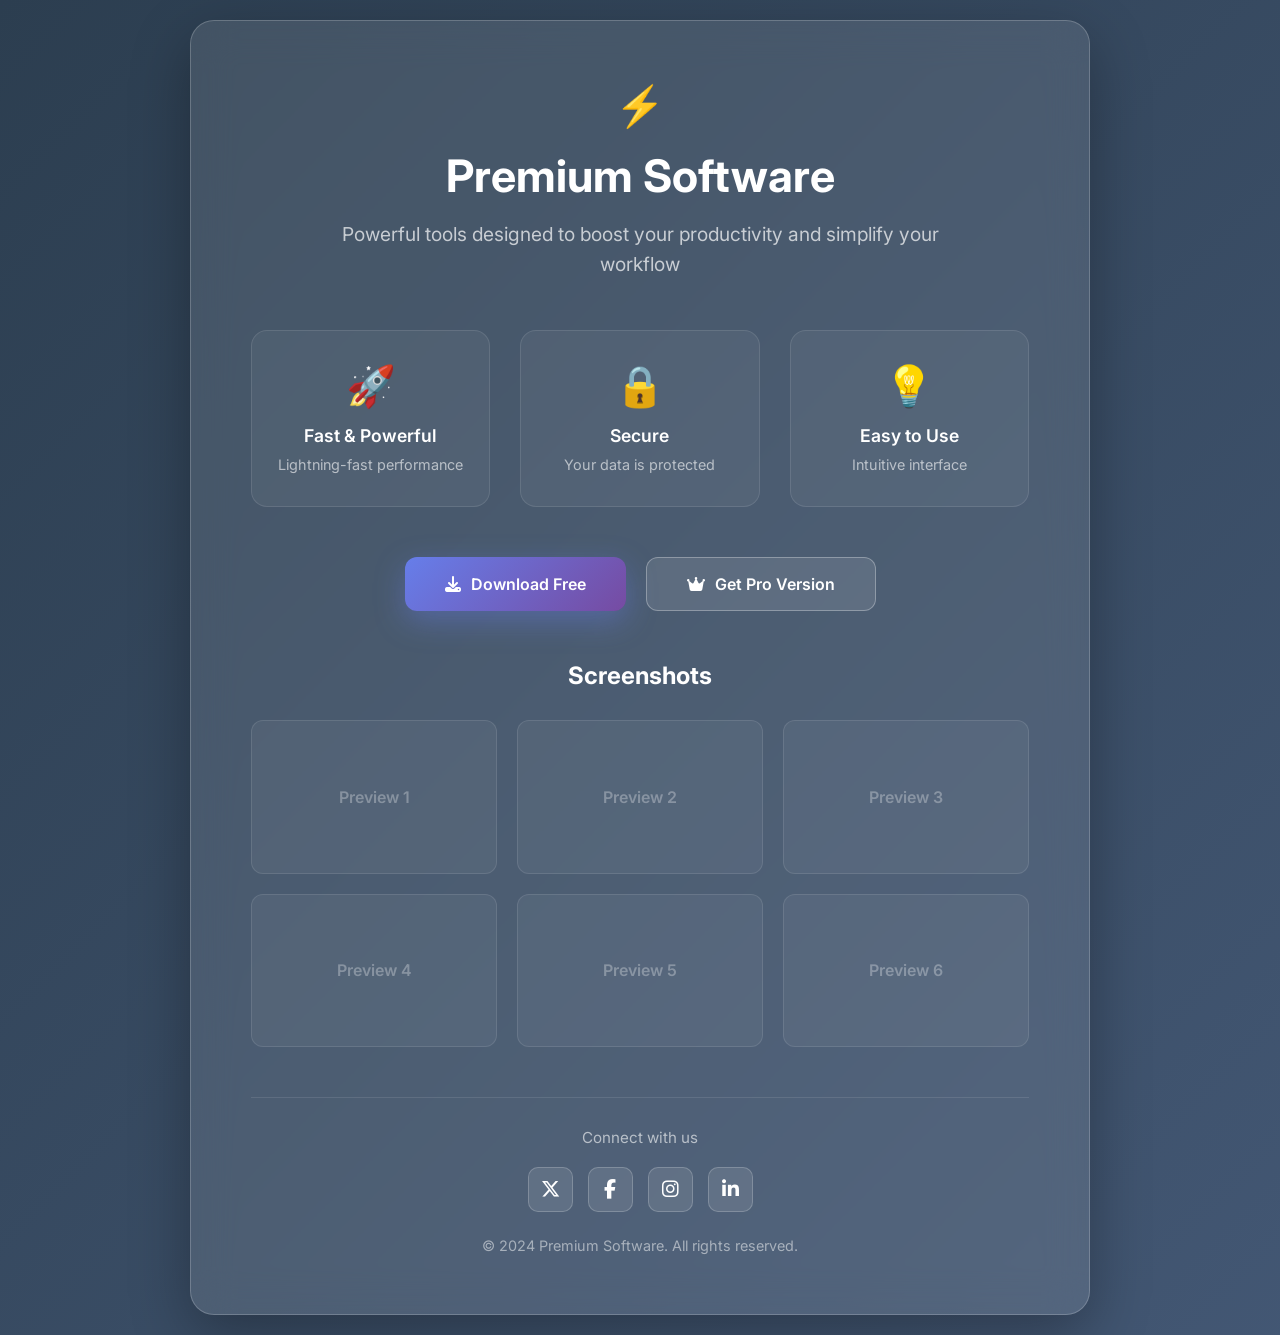
==== commit e77233a1: "Update index.html baiendusi" ====
--- a/index.html
+++ b/index.html
@@ -3,9 +3,9 @@
 <head>
     <meta charset="UTF-8">
     <meta name="viewport" content="width=device-width, initial-scale=1.0">
-    <title>Download Page - Premium Software</title>
-    <link href="https://fonts.googleapis.com/css2?family=Poppins:wght@300;400;600;700&display=swap" rel="stylesheet">
-    <link rel="stylesheet" href="https://cdnjs.cloudflare.com/ajax/libs/font-awesome/6.4.0/css/all.min.css">
+    <title>Download - Premium Software</title>
+    <link href="https://fonts.googleapis.com/css2?family=Inter:wght@400;600;700&display=swap" rel="stylesheet">
+    <link rel="stylesheet" href="https://cdnjs.cloudflare.com/ajax/libs/font-awesome/6.5.1/css/all.min.css">
     <style>
         * {
             margin: 0;
@@ -14,16 +14,15 @@
         }
 
         body {
-            font-family: 'Poppins', sans-serif;
+            font-family: 'Inter', sans-serif;
             background: linear-gradient(-45deg, #2c3e50, #34495e, #4a5f7f, #2c3e50);
             background-size: 400% 400%;
             animation: gradientShift 15s ease infinite;
-            color: #333;
-            line-height: 1.6;
             min-height: 100vh;
             padding: 20px;
-            position: relative;
-            overflow-x: hidden;
+            display: flex;
+            align-items: center;
+            justify-content: center;
         }
 
         @keyframes gradientShift {
@@ -33,542 +32,340 @@
         }
 
         .container {
-            max-width: 1200px;
+            max-width: 900px;
+            width: 100%;
+        }
+
+        /* Main Card */
+        .main-card {
+            background: rgba(255, 255, 255, 0.1);
+            backdrop-filter: blur(20px);
+            border-radius: 24px;
+            padding: 60px;
+            border: 1px solid rgba(255, 255, 255, 0.2);
+            box-shadow: 0 20px 60px rgba(0, 0, 0, 0.3);
+            text-align: center;
+        }
+
+        /* Header */
+        .header {
+            margin-bottom: 50px;
+        }
+
+        .logo {
+            font-size: 2.5rem;
+            margin-bottom: 20px;
+        }
+
+        .title {
+            font-size: 2.8rem;
+            font-weight: 700;
+            color: #fff;
+            margin-bottom: 15px;
+            line-height: 1.2;
+        }
+
+        .subtitle {
+            font-size: 1.2rem;
+            color: rgba(255, 255, 255, 0.7);
+            line-height: 1.6;
+            max-width: 600px;
             margin: 0 auto;
-            position: relative;
-            z-index: 1;
-        }
-
-        /* Floating Particles Effect */
-        .particle {
-            position: absolute;
-            width: 4px;
-            height: 4px;
-            background: rgba(255, 255, 255, 0.3);
-            border-radius: 50%;
-            animation: float 20s infinite;
-        }
-
-        @keyframes float {
-            0%, 100% { transform: translateY(0) translateX(0); opacity: 0; }
-            10% { opacity: 1; }
-            90% { opacity: 1; }
-            100% { transform: translateY(-100vh) translateX(50px); opacity: 0; }
-        }
-
-        /* Hero Section */
-        .hero {
-            text-align: center;
-            padding: 80px 40px;
+        }
+
+        /* Features */
+        .features {
+            display: grid;
+            grid-template-columns: repeat(3, 1fr);
+            gap: 30px;
+            margin: 50px 0;
+        }
+
+        .feature {
+            padding: 30px 20px;
+            background: rgba(255, 255, 255, 0.05);
+            border-radius: 16px;
+            border: 1px solid rgba(255, 255, 255, 0.1);
+            transition: all 0.3s ease;
+        }
+
+        .feature:hover {
+            background: rgba(255, 255, 255, 0.08);
+            transform: translateY(-5px);
+        }
+
+        .feature-icon {
+            font-size: 2.5rem;
+            margin-bottom: 15px;
+        }
+
+        .feature-title {
+            font-size: 1.1rem;
+            font-weight: 600;
+            color: #fff;
+            margin-bottom: 8px;
+        }
+
+        .feature-text {
+            font-size: 0.9rem;
+            color: rgba(255, 255, 255, 0.6);
+            line-height: 1.5;
+        }
+
+        /* Download Buttons */
+        .download-section {
+            margin: 50px 0 40px;
+        }
+
+        .download-buttons {
+            display: flex;
+            gap: 20px;
+            justify-content: center;
+            flex-wrap: wrap;
+        }
+
+        .btn {
+            padding: 16px 40px;
+            border-radius: 12px;
+            font-weight: 600;
+            font-size: 1rem;
+            text-decoration: none;
+            display: inline-flex;
+            align-items: center;
+            gap: 10px;
+            transition: all 0.3s ease;
+            border: none;
+            cursor: pointer;
+        }
+
+        .btn-primary {
+            background: linear-gradient(135deg, #667eea, #764ba2);
+            color: #fff;
+            box-shadow: 0 10px 30px rgba(102, 126, 234, 0.4);
+        }
+
+        .btn-primary:hover {
+            transform: translateY(-3px);
+            box-shadow: 0 15px 40px rgba(102, 126, 234, 0.6);
+        }
+
+        .btn-secondary {
+            background: rgba(255, 255, 255, 0.1);
+            color: #fff;
+            border: 1px solid rgba(255, 255, 255, 0.3);
+        }
+
+        .btn-secondary:hover {
             background: rgba(255, 255, 255, 0.15);
-            border-radius: 30px;
-            box-shadow: 0 25px 70px rgba(0, 0, 0, 0.4);
-            margin-bottom: 50px;
-            backdrop-filter: blur(15px);
-            border: 1px solid rgba(255, 255, 255, 0.2);
-            animation: fadeInScale 0.8s ease-out;
-        }
-
-        @keyframes fadeInScale {
-            from {
-                opacity: 0;
-                transform: scale(0.95);
-            }
-            to {
-                opacity: 1;
-                transform: scale(1);
-            }
-        }
-
-        .hero-badge {
-            display: inline-block;
-            padding: 8px 20px;
-            background: linear-gradient(135deg, #5dade2, #3498db);
-            color: white;
-            border-radius: 20px;
-            font-size: 0.85rem;
-            font-weight: 600;
-            margin-bottom: 20px;
-            box-shadow: 0 4px 15px rgba(52, 152, 219, 0.4);
-        }
-
-        .hero h1 {
-            font-size: 3.5rem;
+        }
+
+        /* Screenshots */
+        .screenshots {
+            margin: 50px 0;
+        }
+
+        .screenshots-title {
+            font-size: 1.5rem;
             font-weight: 700;
-            color: #ecf0f1;
-            margin-bottom: 15px;
-            text-shadow: 2px 2px 10px rgba(0, 0, 0, 0.3);
-            animation: slideInDown 0.8s ease-out 0.2s both;
-        }
-
-        @keyframes slideInDown {
-            from {
-                opacity: 0;
-                transform: translateY(-30px);
-            }
-            to {
-                opacity: 1;
-                transform: translateY(0);
-            }
-        }
-
-        .hero h2 {
-            font-size: 1.5rem;
-            font-weight: 400;
-            color: #bdc3c7;
-            margin-bottom: 25px;
-            animation: slideInDown 0.8s ease-out 0.3s both;
-        }
-
-        .hero-description {
-            max-width: 700px;
-            margin: 0 auto 40px;
-            color: #d5dbdb;
-            font-size: 1.1rem;
-            line-height: 1.8;
-            animation: slideInUp 0.8s ease-out 0.4s both;
-        }
-
-        @keyframes slideInUp {
-            from {
-                opacity: 0;
-                transform: translateY(30px);
-            }
-            to {
-                opacity: 1;
-                transform: translateY(0);
-            }
-        }
-
-        /* Features Grid */
-        .features-wrapper {
-            margin: 50px 0;
-            animation: slideInUp 0.8s ease-out 0.5s both;
-        }
-
-        .features-title {
-            text-align: center;
-            font-size: 1.8rem;
-            font-weight: 700;
-            color: #ecf0f1;
-            margin-bottom: 35px;
-            text-shadow: 1px 1px 5px rgba(0, 0, 0, 0.3);
-        }
-
-        .features-grid {
-            display: grid;
-            grid-template-columns: repeat(auto-fit, minmax(280px, 1fr));
-            gap: 25px;
-            margin-bottom: 50px;
-        }
-
-        .feature-card {
-            background: rgba(255, 255, 255, 0.1);
-            padding: 40px 30px;
-            border-radius: 20px;
-            text-align: center;
-            color: white;
-            backdrop-filter: blur(10px);
-            border: 1px solid rgba(255, 255, 255, 0.15);
-            box-shadow: 0 10px 30px rgba(0, 0, 0, 0.3);
-            transition: all 0.4s ease;
-            position: relative;
-            overflow: hidden;
-        }
-
-        .feature-card::before {
-            content: '';
-            position: absolute;
-            top: -50%;
-            left: -50%;
-            width: 200%;
-            height: 200%;
-            background: radial-gradient(circle, rgba(255, 255, 255, 0.1) 0%, transparent 70%);
-            transform: scale(0);
-            transition: transform 0.6s ease;
-        }
-
-        .feature-card:hover::before {
-            transform: scale(1);
-        }
-
-        .feature-card:hover {
-            transform: translateY(-10px);
-            box-shadow: 0 15px 40px rgba(0, 0, 0, 0.4);
-            border-color: rgba(255, 255, 255, 0.3);
-        }
-
-        .feature-icon {
-            font-size: 3rem;
-            margin-bottom: 20px;
-            display: block;
-        }
-
-        .feature-title {
-            font-size: 1.2rem;
-            font-weight: 600;
-            margin-bottom: 10px;
-        }
-
-        .feature-description {
-            font-size: 0.95rem;
-            color: rgba(255, 255, 255, 0.8);
-            line-height: 1.6;
-        }
-
-        /* Download Section */
-        .download-section {
-            text-align: center;
-            margin: 60px 0;
-        }
-
-        .download-text {
-            font-size: 1.3rem;
-            color: #ecf0f1;
-            margin-bottom: 35px;
-            font-weight: 500;
-            text-shadow: 1px 1px 5px rgba(0, 0, 0, 0.3);
-        }
-
-        .download-buttons {
-            display: flex;
-            justify-content: center;
-            gap: 25px;
-            flex-wrap: wrap;
-        }
-
-        .download-button {
-            text-decoration: none;
-            color: white;
-            padding: 18px 45px;
-            border-radius: 50px;
-            font-weight: 600;
-            font-size: 1.1rem;
-            transition: all 0.4s ease;
-            box-shadow: 0 10px 30px rgba(0, 0, 0, 0.3);
-            position: relative;
-            overflow: hidden;
-            z-index: 1;
-        }
-
-        .download-button::before {
-            content: '';
-            position: absolute;
-            top: 50%;
-            left: 50%;
-            width: 0;
-            height: 0;
-            border-radius: 50%;
-            background: rgba(255, 255, 255, 0.2);
-            transform: translate(-50%, -50%);
-            transition: width 0.6s ease, height 0.6s ease;
-            z-index: -1;
-        }
-
-        .download-button:hover::before {
-            width: 300px;
-            height: 300px;
-        }
-
-        .download-button.primary {
-            background: linear-gradient(135deg, #3498db, #2980b9);
-            border: 2px solid #3498db;
-        }
-
-        .download-button.secondary {
-            background: linear-gradient(135deg, #95a5a6, #7f8c8d);
-            border: 2px solid #95a5a6;
-        }
-
-        .download-button:hover {
-            transform: translateY(-5px);
-            box-shadow: 0 15px 40px rgba(0, 0, 0, 0.4);
-        }
-
-        .download-button i {
-            margin-right: 10px;
-        }
-
-        /* Screenshots Section */
-        .screenshots-section {
-            background: rgba(255, 255, 255, 0.1);
-            padding: 70px 40px;
-            border-radius: 30px;
-            margin: 50px 0;
-            box-shadow: 0 25px 70px rgba(0, 0, 0, 0.4);
-            backdrop-filter: blur(15px);
-            border: 1px solid rgba(255, 255, 255, 0.2);
-        }
-
-        .screenshots-title {
-            text-align: center;
-            font-size: 2.2rem;
-            font-weight: 700;
-            color: #ecf0f1;
-            margin-bottom: 50px;
-            text-shadow: 1px 1px 5px rgba(0, 0, 0, 0.3);
+            color: #fff;
+            margin-bottom: 30px;
         }
 
         .screenshots-grid {
             display: grid;
-            grid-template-columns: repeat(auto-fit, minmax(320px, 1fr));
-            gap: 30px;
-        }
-
-        .screenshot-card {
-            border-radius: 20px;
-            overflow: hidden;
-            box-shadow: 0 10px 30px rgba(0, 0, 0, 0.4);
-            transition: all 0.4s ease;
-            background: linear-gradient(135deg, rgba(52, 73, 94, 0.8), rgba(44, 62, 80, 0.8));
+            grid-template-columns: repeat(3, 1fr);
+            gap: 20px;
+        }
+
+        .screenshot {
             aspect-ratio: 16/10;
+            background: rgba(255, 255, 255, 0.05);
+            border-radius: 12px;
+            border: 1px solid rgba(255, 255, 255, 0.1);
             display: flex;
             align-items: center;
             justify-content: center;
-            position: relative;
-            border: 2px solid rgba(255, 255, 255, 0.1);
-            backdrop-filter: blur(10px);
-        }
-
-        .screenshot-card::before {
-            content: '';
-            position: absolute;
-            top: 0;
-            left: 0;
-            right: 0;
-            bottom: 0;
-            background: linear-gradient(135deg, transparent, rgba(255, 255, 255, 0.05));
-            opacity: 0;
-            transition: opacity 0.4s ease;
-        }
-
-        .screenshot-card:hover::before {
-            opacity: 1;
-        }
-
-        .screenshot-card::after {
-            content: 'Screenshot ' attr(data-number);
-            position: absolute;
-            font-size: 1.5rem;
+            color: rgba(255, 255, 255, 0.3);
+            font-weight: 600;
+            transition: all 0.3s ease;
+        }
+
+        .screenshot:hover {
+            transform: scale(1.05);
+            border-color: rgba(255, 255, 255, 0.3);
+        }
+
+        /* Footer */
+        .footer {
+            margin-top: 50px;
+            padding-top: 30px;
+            border-top: 1px solid rgba(255, 255, 255, 0.1);
+        }
+
+        .social-text {
+            font-size: 0.95rem;
             color: rgba(255, 255, 255, 0.6);
-            font-weight: 600;
-        }
-
-        .screenshot-card:hover {
-            transform: scale(1.05) translateY(-5px);
-            box-shadow: 0 15px 40px rgba(0, 0, 0, 0.5);
-            border-color: rgba(255, 255, 255, 0.3);
-        }
-
-        /* Footer */
-        footer {
-            text-align: center;
-            padding: 60px 40px;
+            margin-bottom: 20px;
+        }
+
+        .social-links {
+            display: flex;
+            gap: 15px;
+            justify-content: center;
+            margin-bottom: 25px;
+        }
+
+        .social-link {
+            width: 45px;
+            height: 45px;
             background: rgba(255, 255, 255, 0.1);
-            border-radius: 30px;
-            margin-top: 50px;
-            box-shadow: 0 25px 70px rgba(0, 0, 0, 0.4);
-            backdrop-filter: blur(15px);
             border: 1px solid rgba(255, 255, 255, 0.2);
-        }
-
-        .footer-text {
+            border-radius: 10px;
+            display: flex;
+            align-items: center;
+            justify-content: center;
+            color: #fff;
             font-size: 1.2rem;
-            color: #ecf0f1;
-            margin-bottom: 25px;
-            font-weight: 500;
-        }
-
-        .social-icons {
-            display: flex;
-            justify-content: center;
-            gap: 30px;
-            margin: 30px 0;
-        }
-
-        .social-icon {
-            width: 60px;
-            height: 60px;
-            border-radius: 50%;
-            display: flex;
-            align-items: center;
-            justify-content: center;
-            font-size: 1.5rem;
-            color: white;
             text-decoration: none;
-            transition: all 0.4s ease;
-            box-shadow: 0 8px 20px rgba(0, 0, 0, 0.3);
-            position: relative;
-            overflow: hidden;
-        }
-
-        .social-icon::before {
-            content: '';
-            position: absolute;
-            top: 50%;
-            left: 50%;
-            width: 0;
-            height: 0;
-            border-radius: 50%;
-            background: rgba(255, 255, 255, 0.2);
-            transform: translate(-50%, -50%);
-            transition: width 0.5s ease, height 0.5s ease;
-        }
-
-        .social-icon:hover::before {
-            width: 100px;
-            height: 100px;
-        }
-
-        .social-icon.twitter {
-            background: linear-gradient(135deg, #1a1a1a, #000000);
-        }
-
-        .social-icon.facebook {
-            background: linear-gradient(135deg, #4267B2, #2851A3);
-        }
-
-        .social-icon:hover {
-            transform: translateY(-8px) scale(1.1);
-            box-shadow: 0 12px 35px rgba(0, 0, 0, 0.4);
+            transition: all 0.3s ease;
+        }
+
+        .social-link:hover {
+            transform: translateY(-3px);
+            background: rgba(255, 255, 255, 0.15);
         }
 
         .copyright {
-            color: #bdc3c7;
-            font-size: 0.95rem;
-            margin-top: 25px;
-        }
-
-        /* Responsive Design */
+            font-size: 0.9rem;
+            color: rgba(255, 255, 255, 0.5);
+        }
+
+        /* Responsive */
         @media (max-width: 768px) {
-            .hero {
-                padding: 60px 25px;
-            }
-
-            .hero h1 {
-                font-size: 2.5rem;
-            }
-
-            .hero h2 {
-                font-size: 1.2rem;
-            }
-
-            .features-grid {
+            .main-card {
+                padding: 40px 30px;
+            }
+
+            .title {
+                font-size: 2rem;
+            }
+
+            .subtitle {
+                font-size: 1rem;
+            }
+
+            .features {
                 grid-template-columns: 1fr;
+                gap: 20px;
             }
 
             .download-buttons {
                 flex-direction: column;
-                align-items: center;
-            }
-
-            .download-button {
+            }
+
+            .btn {
                 width: 100%;
-                max-width: 320px;
+                justify-content: center;
             }
 
             .screenshots-grid {
                 grid-template-columns: 1fr;
             }
-
-            .screenshots-section,
-            footer {
-                padding: 50px 25px;
-            }
         }
 
         @media (max-width: 480px) {
-            .hero h1 {
+            .main-card {
+                padding: 30px 20px;
+            }
+
+            .title {
+                font-size: 1.8rem;
+            }
+
+            .logo {
                 font-size: 2rem;
-            }
-
-            .features-title,
-            .screenshots-title {
-                font-size: 1.5rem;
             }
         }
     </style>
 </head>
 <body>
-    <!-- Floating Particles -->
-    <div class="particle" style="left: 10%; animation-delay: 0s;"></div>
-    <div class="particle" style="left: 20%; animation-delay: 2s;"></div>
-    <div class="particle" style="left: 30%; animation-delay: 4s;"></div>
-    <div class="particle" style="left: 40%; animation-delay: 1s;"></div>
-    <div class="particle" style="left: 50%; animation-delay: 3s;"></div>
-    <div class="particle" style="left: 60%; animation-delay: 5s;"></div>
-    <div class="particle" style="left: 70%; animation-delay: 2.5s;"></div>
-    <div class="particle" style="left: 80%; animation-delay: 4.5s;"></div>
-    <div class="particle" style="left: 90%; animation-delay: 1.5s;"></div>
-
     <div class="container">
-        <div class="hero">
-            <div class="hero-badge">✨ NEW VERSION AVAILABLE</div>
-            <h1>Premium Software Download</h1>
-            <h2>Elevate Your Digital Experience</h2>
-            <p class="hero-description">
-                Discover our cutting-edge software solutions designed to transform your workflow. 
-                Built with precision, powered by innovation, and crafted for excellence.
-            </p>
-
-            <div class="features-wrapper">
-                <h3 class="features-title">Why Choose Our Software?</h3>
-                <div class="features-grid">
-                    <div class="feature-card">
-                        <span class="feature-icon">🚀</span>
-                        <div class="feature-title">Lightning Fast</div>
-                        <p class="feature-description">Experience unprecedented speed with our optimized performance engine</p>
-                    </div>
-                    <div class="feature-card">
-                        <span class="feature-icon">🔒</span>
-                        <div class="feature-title">Bank-Level Security</div>
-                        <p class="feature-description">Your data protected with military-grade encryption technology</p>
-                    </div>
-                    <div class="feature-card">
-                        <span class="feature-icon">💡</span>
-                        <div class="feature-title">Intuitive Design</div>
-                        <p class="feature-description">Beautiful interface that anyone can master in minutes</p>
-                    </div>
-                </div>
-            </div>
-
+        <div class="main-card">
+            <!-- Header -->
+            <div class="header">
+                <div class="logo">⚡</div>
+                <h1 class="title">Premium Software</h1>
+                <p class="subtitle">
+                    Powerful tools designed to boost your productivity and simplify your workflow
+                </p>
+            </div>
+
+            <!-- Features -->
+            <div class="features">
+                <div class="feature">
+                    <div class="feature-icon">🚀</div>
+                    <h3 class="feature-title">Fast & Powerful</h3>
+                    <p class="feature-text">Lightning-fast performance</p>
+                </div>
+                <div class="feature">
+                    <div class="feature-icon">🔒</div>
+                    <h3 class="feature-title">Secure</h3>
+                    <p class="feature-text">Your data is protected</p>
+                </div>
+                <div class="feature">
+                    <div class="feature-icon">💡</div>
+                    <h3 class="feature-title">Easy to Use</h3>
+                    <p class="feature-text">Intuitive interface</p>
+                </div>
+            </div>
+
+            <!-- Download Section -->
             <div class="download-section">
-                <p class="download-text">Start your journey today with instant download</p>
                 <div class="download-buttons">
-                    <a href="#" class="download-button primary">
-                        <i class="fas fa-download"></i> Download Free
-                    </a>
-                    <a href="#" class="download-button secondary">
-                        <i class="fas fa-crown"></i> Download Pro
-                    </a>
-                </div>
+                    <a href="#" class="btn btn-primary">
+                        <i class="fas fa-download"></i>
+                        Download Free
+                    </a>
+                    <a href="#" class="btn btn-secondary">
+                        <i class="fas fa-crown"></i>
+                        Get Pro Version
+                    </a>
+                </div>
+            </div>
+
+            <!-- Screenshots -->
+            <div class="screenshots">
+                <h2 class="screenshots-title">Screenshots</h2>
+                <div class="screenshots-grid">
+                    <div class="screenshot">Preview 1</div>
+                    <div class="screenshot">Preview 2</div>
+                    <div class="screenshot">Preview 3</div>
+                    <div class="screenshot">Preview 4</div>
+                    <div class="screenshot">Preview 5</div>
+                    <div class="screenshot">Preview 6</div>
+                </div>
+            </div>
+
+            <!-- Footer -->
+            <div class="footer">
+                <p class="social-text">Connect with us</p>
+                <div class="social-links">
+                    <a href="#" class="social-link" aria-label="X (Twitter)">
+                        <i class="fa-brands fa-x-twitter"></i>
+                    </a>
+                    <a href="#" class="social-link" aria-label="Facebook">
+                        <i class="fa-brands fa-facebook-f"></i>
+                    </a>
+                    <a href="#" class="social-link" aria-label="Instagram">
+                        <i class="fa-brands fa-instagram"></i>
+                    </a>
+                    <a href="#" class="social-link" aria-label="LinkedIn">
+                        <i class="fa-brands fa-linkedin-in"></i>
+                    </a>
+                </div>
+                <p class="copyright">&copy; 2024 Premium Software. All rights reserved.</p>
             </div>
         </div>
-
-        <section class="screenshots-section">
-            <h3 class="screenshots-title">See It In Action</h3>
-            <div class="screenshots-grid">
-                <div class="screenshot-card" data-number="1"></div>
-                <div class="screenshot-card" data-number="2"></div>
-                <div class="screenshot-card" data-number="3"></div>
-                <div class="screenshot-card" data-number="4"></div>
-                <div class="screenshot-card" data-number="5"></div>
-                <div class="screenshot-card" data-number="6"></div>
-            </div>
-        </section>
-
-        <footer>
-            <p class="footer-text">Join our community on social media</p>
-            <div class="social-icons">
-                <a href="#" class="social-icon twitter" aria-label="X (Twitter)">
-                    <i class="fa-brands fa-x-twitter"></i>
-                </a>
-                <a href="#" class="social-icon facebook" aria-label="Facebook">
-                    <i class="fa-brands fa-facebook-f"></i>
-                </a>
-            </div>
-            <p class="copyright">&copy; 2024 Your Company. All rights reserved.</p>
-        </footer>
     </div>
 </body>
 </html>
